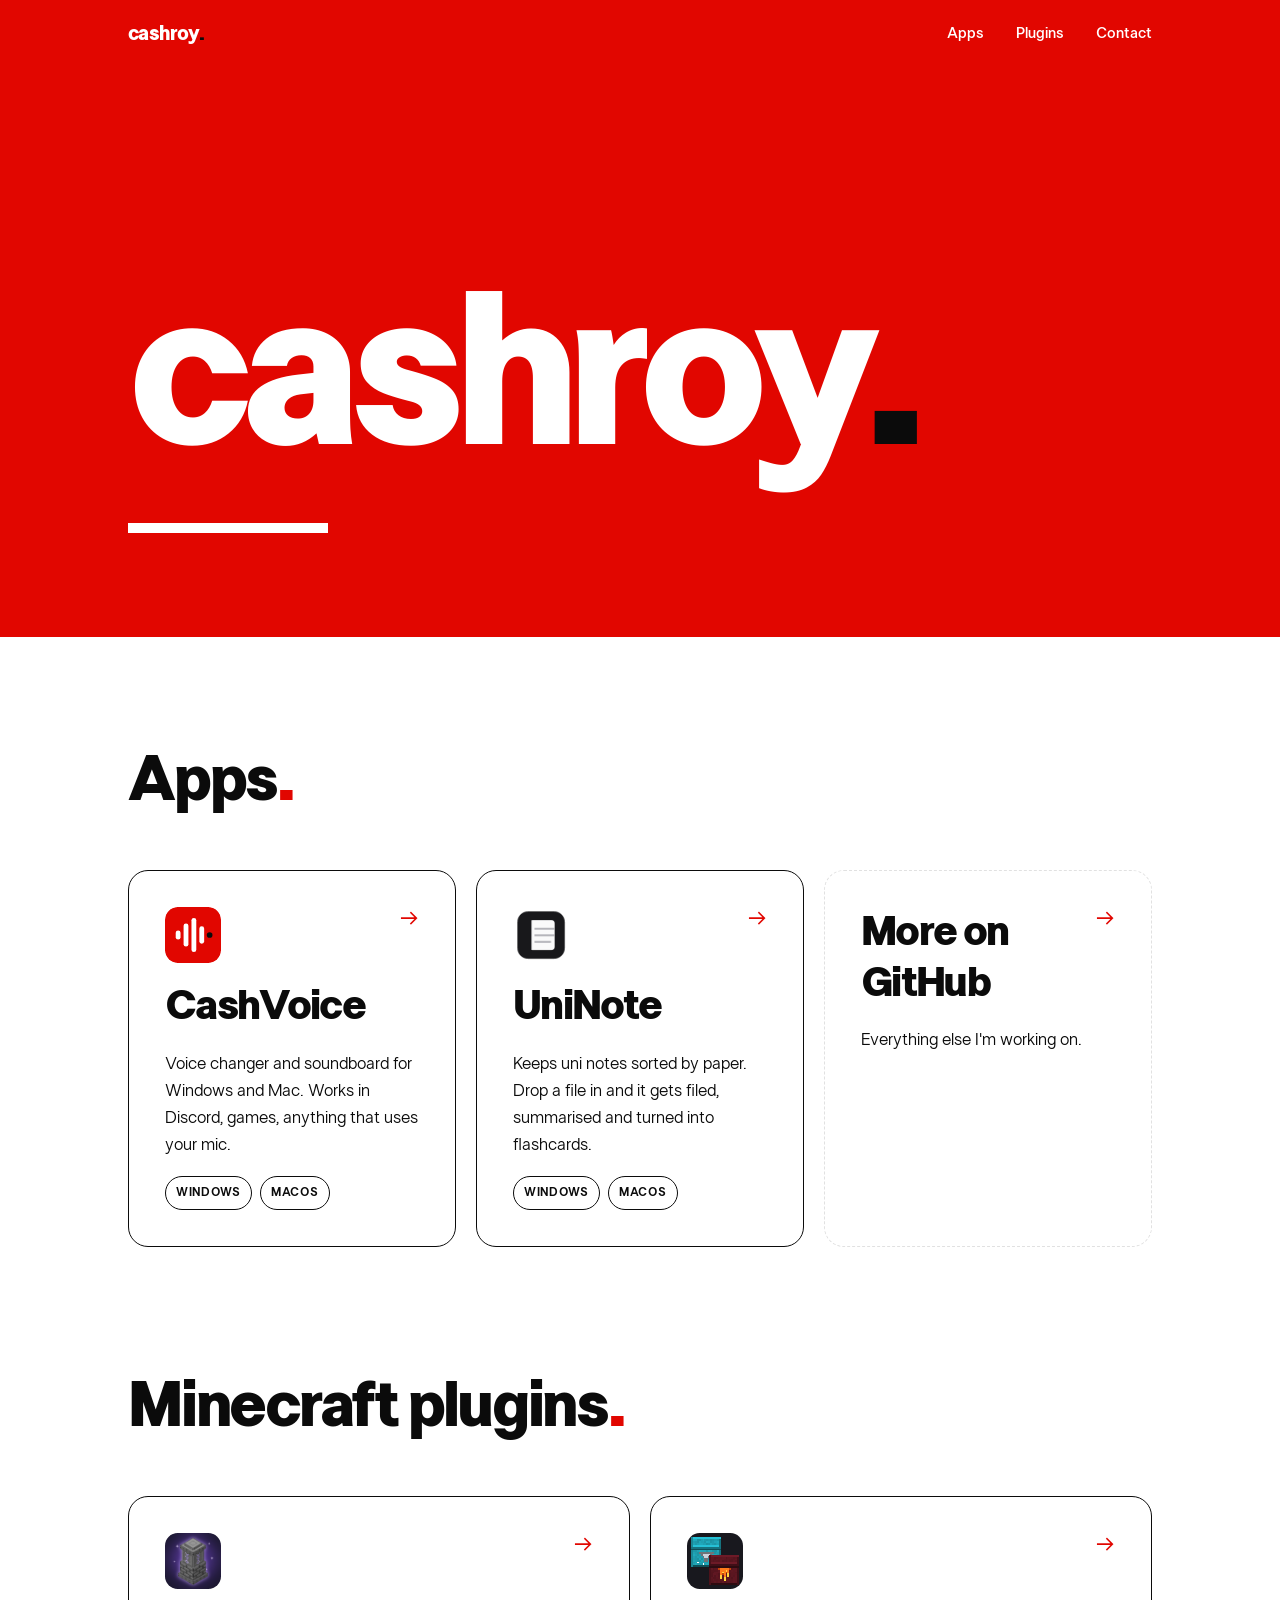
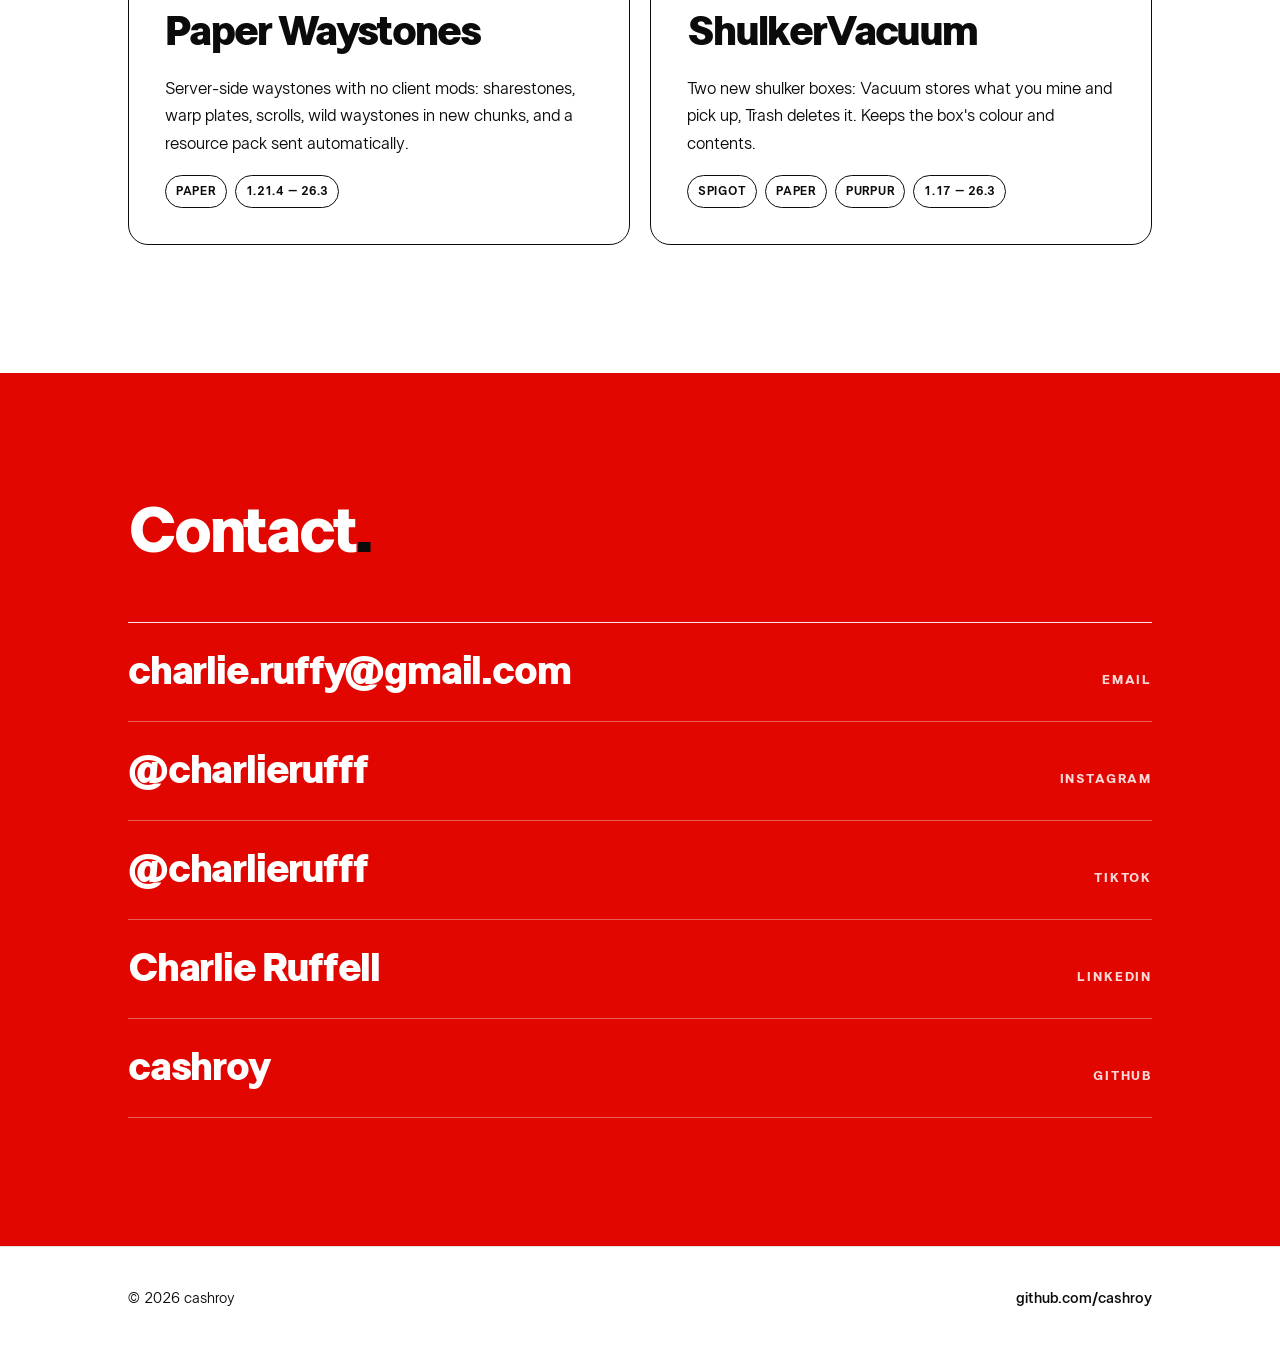
==== index.html @ e8c573f6 "Use LT Superior (SIL OFL), hosted on the site Replaces the Futura/Jost setup. Five weights (400, 600" ====
<!doctype html>
<html lang="en" class="no-js">
<head>
  <meta charset="utf-8">
  <meta name="viewport" content="width=device-width, initial-scale=1">
  <title>cashroy</title>
  <meta name="description" content="Apps and Minecraft plugins by cashroy: CashVoice, UniNote, Paper Waystones and ShulkerVacuum.">
  <meta name="theme-color" content="#e10600">
  <link rel="canonical" href="https://cashroy.github.io/">
  <meta property="og:type" content="website">
  <meta property="og:site_name" content="cashroy">
  <meta property="og:url" content="https://cashroy.github.io/">
  <meta property="og:title" content="cashroy">
  <meta property="og:description" content="Apps and Minecraft plugins by cashroy: CashVoice, UniNote, Paper Waystones and ShulkerVacuum.">
  <meta property="og:image" content="https://cashroy.github.io/og.png">
  <meta property="og:image:width" content="1200">
  <meta property="og:image:height" content="630">
  <meta property="og:image:alt" content="cashroy. Apps: CashVoice, UniNote">
  <meta name="twitter:card" content="summary_large_image">
  <link rel="icon" href="data:image/svg+xml,%3Csvg xmlns='http://www.w3.org/2000/svg' viewBox='0 0 64 64'%3E%3Ccircle cx='32' cy='32' r='26' fill='%23e10600'/%3E%3C/svg%3E">
  <link rel="preload" href="assets/fonts/LTSuperior-Black.ttf" as="font" type="font/ttf" crossorigin>
  <link rel="preload" href="assets/fonts/LTSuperior-Regular.ttf" as="font" type="font/ttf" crossorigin>
  <link rel="stylesheet" href="assets/style.css">
</head>
<body>
  <header class="nav">
    <div class="wrap">
      <a class="brand" href="./">cashroy<span class="dot">.</span></a>
      <nav class="nav-links" aria-label="Main">
        <a href="#apps">Apps</a>
        <a href="#plugins">Plugins</a>
        <a href="#contact">Contact</a>
      </nav>
    </div>
  </header>

  <main>
    <div class="hero home-hero">
      <div class="wrap">
        <h1><span class="line rise" style="--d:.08s">cashroy<span class="red">.</span></span></h1>
        <span class="underline-draw" aria-hidden="true"></span>
      </div>
    </div>

    <section id="apps" style="padding-top:0">
      <div class="wrap">
        <div class="section-head reveal">
          <h2>Apps<span class="red">.</span></h2>
        </div>

        <div class="cards">
          <a class="card reveal" href="cashvoice/">
            <span class="arrow" aria-hidden="true">→</span>
            <img class="icon" src="cashvoice/icon.svg" alt="" width="56" height="56">
            <h3>CashVoice</h3>
            <p>Voice changer and soundboard for Windows and Mac. Works in Discord, games, anything that uses your mic.</p>
            <div class="tags"><span class="tag">Windows</span><span class="tag">macOS</span></div>
          </a>

          <a class="card reveal" style="--d:.1s" href="uninote/">
            <span class="arrow" aria-hidden="true">→</span>
            <img class="icon" src="assets/uninote-icon.png" alt="" width="56" height="56">
            <h3>UniNote</h3>
            <p>Keeps uni notes sorted by paper. Drop a file in and it gets filed, summarised and turned into flashcards.</p>
            <div class="tags"><span class="tag">Windows</span><span class="tag">macOS</span></div>
          </a>

          <a class="card ghost reveal" style="--d:.2s" href="https://github.com/cashroy">
            <span class="arrow" aria-hidden="true">→</span>
            <h3>More on GitHub</h3>
            <p>Everything else I'm working on.</p>
          </a>
        </div>
      </div>
    </section>

    <section id="plugins" style="padding-top:0">
      <div class="wrap">
        <div class="section-head reveal">
          <h2>Minecraft plugins<span class="red">.</span></h2>
        </div>

        <div class="cards">
          <a class="card reveal" href="waystones/">
            <span class="arrow" aria-hidden="true">→</span>
            <img class="icon" src="waystones/icon.png" alt="" width="56" height="56">
            <h3>Paper Waystones</h3>
            <p>Server-side waystones with no client mods: sharestones, warp plates, scrolls, wild waystones in new chunks, and a resource pack sent automatically.</p>
            <div class="tags"><span class="tag">Paper</span><span class="tag">1.21.4 – 26.3</span></div>
          </a>

          <a class="card reveal" href="shulkervacuum/">
            <span class="arrow" aria-hidden="true">→</span>
            <img class="icon pixel" src="shulkervacuum/icon.png" alt="" width="56" height="56">
            <h3>ShulkerVacuum</h3>
            <p>Two new shulker boxes: Vacuum stores what you mine and pick up, Trash deletes it. Keeps the box's colour and contents.</p>
            <div class="tags"><span class="tag">Spigot</span><span class="tag">Paper</span><span class="tag">Purpur</span><span class="tag">1.17 – 26.3</span></div>
          </a>
        </div>
      </div>
    </section>

    <section class="band" id="contact">
      <div class="wrap">
        <div class="section-head reveal">
          <h2>Contact<span style="color:var(--ink)">.</span></h2>
        </div>
        <ul class="contact reveal">
          <li><a href="mailto:charlie.ruffy@gmail.com"><span class="value">charlie.ruffy@gmail.com</span><span class="label">Email</span></a></li>
          <li><a href="https://www.instagram.com/charlierufff/"><span class="value">@charlierufff</span><span class="label">Instagram</span></a></li>
          <li><a href="https://www.tiktok.com/@charlierufff"><span class="value">@charlierufff</span><span class="label">TikTok</span></a></li>
          <li><a href="https://www.linkedin.com/in/charlie-ruffell-688a11411/"><span class="value">Charlie Ruffell</span><span class="label">LinkedIn</span></a></li>
          <li><a href="https://github.com/cashroy"><span class="value">cashroy</span><span class="label">GitHub</span></a></li>
        </ul>
      </div>
    </section>
  </main>

  <footer>
    <div class="wrap">
      <span>© <span id="year">2026</span> cashroy</span>
      <a href="https://github.com/cashroy">github.com/cashroy</a>
    </div>
  </footer>
  <script src="assets/main.js"></script>
</body>
</html>
---- assets/style.css ----
/* cashroy.github.io — red, white, black. */
:root {
  --red: #e10600;
  --red-deep: #b80500;
  --ink: #0b0b0b;
  --paper: #ffffff;
  --line: rgba(11, 11, 11, 0.12);
  --soft: rgba(11, 11, 11, 0.64);
  --tint: #fff4f3;
  --max: 1120px;
  --gutter: clamp(20px, 5vw, 48px);
  --ease: cubic-bezier(.16, 1, .3, 1);        /* long, soft deceleration (expo-out) */
  --ease-io: cubic-bezier(.65, 0, .35, 1);     /* for things that move both ways */
}

/* LT Superior by LyonsType (SIL Open Font License; see fonts/LTSuperior-OFL.txt), hosted here. */
@font-face { font-family: "LT Superior"; font-weight: 400 500; font-display: swap; src: url("fonts/LTSuperior-Regular.ttf") format("truetype"); }
@font-face { font-family: "LT Superior"; font-weight: 600; font-display: swap; src: url("fonts/LTSuperior-SemiBold.ttf") format("truetype"); }
@font-face { font-family: "LT Superior"; font-weight: 700; font-display: swap; src: url("fonts/LTSuperior-Bold.ttf") format("truetype"); }
@font-face { font-family: "LT Superior"; font-weight: 800; font-display: swap; src: url("fonts/LTSuperior-ExtraBold.ttf") format("truetype"); }
@font-face { font-family: "LT Superior"; font-weight: 900; font-display: swap; src: url("fonts/LTSuperior-Black.ttf") format("truetype"); }

*, *::before, *::after { box-sizing: border-box; }
html { -webkit-text-size-adjust: 100%; scroll-behavior: smooth; }
body {
  margin: 0;
  background: var(--paper);
  color: var(--ink);
  font-family: "LT Superior", system-ui, -apple-system, "Segoe UI", Roboto, sans-serif;
  font-size: 17px;
  line-height: 1.6;
  -webkit-font-smoothing: antialiased;
  overflow-x: hidden;
}
img { max-width: 100%; display: block; }
a { color: inherit; }
::selection { background: var(--red); color: var(--paper); }
:focus-visible { outline: 3px solid var(--red); outline-offset: 3px; border-radius: 4px; }

.wrap { max-width: var(--max); margin: 0 auto; padding: 0 var(--gutter); }

/* ---- nav ---- */
.nav {
  position: sticky; top: 0; z-index: 10;
  background: rgba(255, 255, 255, 0.86);
  backdrop-filter: saturate(1.4) blur(10px);
  -webkit-backdrop-filter: saturate(1.4) blur(10px);
  border-bottom: 1px solid transparent;
  transition: border-color .3s var(--ease);
}
.nav.scrolled { border-bottom-color: var(--line); }
.nav .wrap { display: flex; align-items: center; justify-content: space-between; height: 68px; }
.brand { font-weight: 900; font-size: 20px; letter-spacing: -0.03em; text-decoration: none; }
.brand .dot { color: var(--red); }
.nav-links { display: flex; gap: clamp(16px, 3vw, 32px); }
.nav-links a {
  text-decoration: none; font-weight: 600; font-size: 15px; position: relative;
}
.nav-links a::after {
  content: ""; position: absolute; left: 0; right: 0; bottom: -4px; height: 2px;
  background: var(--red); transform: scaleX(0); transform-origin: left;
  transition: transform .35s var(--ease);
}
.nav-links a:hover::after, .nav-links a[aria-current="page"]::after { transform: scaleX(1); }

/* ---- type ---- */
.eyebrow {
  display: inline-flex; align-items: center; gap: 10px;
  font-size: 13px; font-weight: 700; letter-spacing: .14em; text-transform: uppercase;
  color: var(--red);
}
.eyebrow::before { content: ""; width: 28px; height: 2px; background: var(--red); }
h1, h2, h3 { margin: 0; letter-spacing: -0.035em; line-height: 1.02; }
h1 { font-size: clamp(48px, 11vw, 132px); font-weight: 900; }
h2 { font-size: clamp(34px, 6vw, 64px); font-weight: 900; }
h3 { font-size: 22px; font-weight: 800; letter-spacing: -0.02em; line-height: 1.2; }
.red { color: var(--red); }
.lede { font-size: clamp(19px, 2.4vw, 24px); line-height: 1.5; max-width: 34em; margin: 28px 0 0; }
.muted { color: var(--soft); }

/* ---- sections ---- */
.hero { padding: clamp(72px, 14vw, 168px) 0 clamp(64px, 10vw, 120px); position: relative; }
.hero h1 .line { display: block; }
.underline-draw {
  display: block; height: clamp(6px, 1vw, 10px); width: clamp(90px, 18vw, 200px);
  background: var(--red); margin-top: clamp(20px, 3vw, 32px);
  transform-origin: left; animation: draw 1.1s .35s var(--ease) both;
}
@keyframes draw { from { transform: scaleX(0); } to { transform: scaleX(1); } }

section { padding: clamp(64px, 10vw, 128px) 0; }
.section-head { display: flex; align-items: end; justify-content: space-between; gap: 24px; flex-wrap: wrap; margin-bottom: clamp(32px, 5vw, 56px); }
.section-head p { margin: 0; max-width: 28em; }
.band { background: var(--red); color: var(--paper); }
.band .eyebrow { color: var(--paper); }
.band .eyebrow::before { background: var(--paper); }
.band ::selection { background: var(--paper); color: var(--red); }

/* ---- project cards ---- */
.cards { display: grid; grid-template-columns: repeat(auto-fit, minmax(min(100%, 320px), 1fr)); gap: 20px; }
.card {
  position: relative; display: flex; flex-direction: column; gap: 18px;
  padding: clamp(24px, 4vw, 36px); min-height: 300px;
  border: 1.5px solid var(--ink); border-radius: 20px; text-decoration: none;
  background: var(--paper); overflow: hidden; isolation: isolate;
  transition: transform .45s var(--ease), color .45s var(--ease), border-color .45s var(--ease);
}
.card::before {
  content: ""; position: absolute; inset: 0; z-index: -1; background: var(--red);
  transform: translateY(101%); transition: transform .5s var(--ease);
}
.card:hover, .card:focus-visible { transform: translateY(-6px); color: var(--paper); border-color: var(--red); }
.card:hover::before, .card:focus-visible::before { transform: translateY(0); }
.card .num { font-size: 14px; font-weight: 800; letter-spacing: .1em; color: var(--red); transition: color .45s var(--ease); }
.card:hover .num, .card:focus-visible .num { color: var(--paper); }
.card h3 { font-size: clamp(30px, 4vw, 42px); font-weight: 900; letter-spacing: -0.04em; }
.card p { margin: 0; }
.card .tags { display: flex; flex-wrap: wrap; gap: 8px; margin-top: auto; }
.tag {
  font-size: 12px; font-weight: 700; letter-spacing: .06em; text-transform: uppercase;
  padding: 6px 10px; border: 1.5px solid currentColor; border-radius: 999px;
}
.card .arrow {
  position: absolute; top: clamp(24px, 4vw, 36px); right: clamp(24px, 4vw, 36px);
  font-size: 28px; font-weight: 400; line-height: 1; transition: transform .45s var(--ease);
}
.card:hover .arrow { transform: translate(4px, -4px) rotate(-45deg); }
.card.ghost { border-style: dashed; border-color: var(--line); }
.card.ghost:hover { border-style: solid; }
.card .icon { width: 56px; height: 56px; border-radius: 14px; }

/* ---- buttons ---- */
.btns { display: flex; flex-wrap: wrap; gap: 14px; margin-top: 40px; align-items: center; }
.btn {
  display: inline-flex; align-items: center; justify-content: center; gap: 12px;
  min-height: 56px; padding: 0 28px; border-radius: 999px;
  font: inherit; font-weight: 800; font-size: 17px; letter-spacing: -0.01em; text-decoration: none;
  border: 2px solid var(--ink); background: var(--paper); color: var(--ink); cursor: pointer;
  transition: background .3s var(--ease), color .3s var(--ease), border-color .3s var(--ease), transform .3s var(--ease);
}
.btn:hover { background: var(--ink); color: var(--paper); }
.btn:active { transform: scale(.97); }
.btn.primary { background: var(--red); border-color: var(--red); color: var(--paper); }
.btn.primary:hover { background: var(--ink); border-color: var(--ink); }
.btn.big { min-height: 72px; padding: 0 40px; font-size: 20px; }
.btn svg { width: 20px; height: 20px; flex: none; transition: transform .3s var(--ease); }
.btn:hover svg.down { transform: translateY(3px); }
.btn.soon { cursor: default; opacity: .75; pointer-events: none; }
.btn small { font-weight: 600; opacity: .8; font-size: 14px; }
.fineprint { font-size: 14px; margin-top: 18px; }

/* ---- features ---- */
.features { display: grid; grid-template-columns: repeat(auto-fit, minmax(min(100%, 280px), 1fr)); border-top: 1.5px solid var(--ink); }
.feature { padding: 32px 28px 36px 0; border-bottom: 1px solid var(--line); }
.feature .k { font-size: 13px; font-weight: 800; color: var(--red); letter-spacing: .1em; }
.feature h3 { margin: 10px 0 10px; }
.feature p { margin: 0; color: var(--soft); }
kbd {
  font: 700 0.85em/1 "LT Superior", system-ui, sans-serif; padding: 3px 7px;
  border: 1.5px solid currentColor; border-radius: 6px; white-space: nowrap;
}

/* ---- screenshots placeholder ---- */
.shots { display: grid; grid-template-columns: 2fr 1fr; gap: 20px; }
.shot {
  aspect-ratio: 16 / 10; border: 1.5px dashed rgba(255,255,255,.7); border-radius: 20px;
  display: grid; place-items: center; text-align: center; padding: 20px;
  font-weight: 700; color: rgba(255,255,255,.9); position: relative; overflow: hidden;
}
.shot:nth-child(2) { aspect-ratio: auto; }
.shot::after {
  content: ""; position: absolute; inset: 0;
  background: linear-gradient(110deg, transparent 30%, rgba(255,255,255,.14) 50%, transparent 70%);
  transform: translateX(-100%); animation: sheen 3.2s 1s ease-in-out infinite;
}
@keyframes sheen { to { transform: translateX(100%); } }

.shots:has(.shot-img) { grid-template-columns: repeat(3, 1fr); align-items: start; }
.shot-img { margin: 0; }
.shot-img img {
  width: 100%; height: auto; border-radius: 14px; background: var(--paper);
  box-shadow: 0 0 0 4px var(--paper), 0 30px 60px -28px rgba(60, 0, 0, .7);
  transition: transform .5s var(--ease);
}
.shot-img:hover img { transform: translateY(-6px); }
.shot-img figcaption { margin-top: 16px; font-weight: 800; font-size: 15px; }
@media (max-width: 900px) { .shots:has(.shot-img) { grid-template-columns: 1fr; gap: 36px; } }

/* ---- steps ---- */
.steps { list-style: none; margin: 0; padding: 0; display: grid; grid-template-columns: repeat(auto-fit, minmax(min(100%, 230px), 1fr)); gap: 20px; counter-reset: s; }
.steps li {
  counter-increment: s; padding: 28px; border-radius: 20px; background: var(--tint);
  position: relative;
}
.steps li::before {
  content: counter(s); display: grid; place-items: center; width: 44px; height: 44px; border-radius: 50%;
  background: var(--red); color: var(--paper); font-weight: 900; font-size: 18px; margin-bottom: 18px;
}
.steps h3 { margin-bottom: 8px; }
.steps p { margin: 0; color: var(--soft); }
.callout { margin-top: 28px; padding: 20px 24px; border-left: 4px solid var(--red); background: var(--tint); border-radius: 0 12px 12px 0; }
.callout p { margin: 0; }

/* ---- product hero ---- */
.product-hero .top { display: flex; align-items: center; gap: 20px; margin-bottom: 28px; }
.product-hero .app-icon { width: clamp(64px, 10vw, 96px); height: auto; border-radius: 22%; box-shadow: 0 16px 40px -18px rgba(225, 6, 0, .55); }
.version { font-weight: 700; font-size: 14px; }

/* ---- red-forward chrome: nav + heroes sit on red ---- */
.nav { background: var(--red); color: var(--paper); backdrop-filter: none; -webkit-backdrop-filter: none; }
.nav.scrolled { border-bottom-color: transparent; box-shadow: 0 6px 24px -14px rgba(120, 0, 0, .6); }
.brand .dot { color: var(--ink); }
.nav-links a::after { background: var(--paper); }
.nav ::selection, .hero ::selection { background: var(--paper); color: var(--red); }

.hero { background: var(--red); color: var(--paper); margin-bottom: clamp(56px, 9vw, 112px); }
.hero .red { color: var(--ink); }
.hero .eyebrow { color: var(--paper); }
.hero .eyebrow::before { background: var(--paper); }
.hero .underline-draw { background: var(--paper); }
.hero .muted, .hero .fineprint { color: rgba(255, 255, 255, .86); }
.hero .btn { background: transparent; color: var(--paper); border-color: var(--paper); }
.hero .btn:hover { background: var(--paper); color: var(--red); }
.hero .btn.primary { background: var(--paper); color: var(--red); border-color: var(--paper); }
.hero .btn.primary:hover { background: var(--ink); color: var(--paper); border-color: var(--ink); }
.product-hero .app-icon { border-radius: 22.6%; box-shadow: 0 0 0 3px var(--paper), 0 18px 40px -16px rgba(60, 0, 0, .55); }
.card .icon { border-radius: 22.6%; transition: box-shadow .45s var(--ease); }
.card:hover .icon, .card:focus-visible .icon { box-shadow: 0 0 0 2px var(--paper); }
.home-hero { padding: clamp(80px, 16vw, 200px) 0 clamp(56px, 9vw, 104px); }
.home-hero h1 { font-size: clamp(64px, 17vw, 220px); letter-spacing: -0.05em; }

.card .arrow { color: var(--red); }
.card:hover .arrow, .card:focus-visible .arrow { color: var(--paper); }

/* ---- contact ---- */
.contact { margin: 0; padding: 0; list-style: none; border-top: 1.5px solid rgba(255,255,255,.9); }
.contact li { border-bottom: 1px solid rgba(255,255,255,.35); }
.contact a {
  display: flex; align-items: baseline; justify-content: space-between; gap: 16px; flex-wrap: wrap;
  padding: clamp(18px, 3vw, 26px) 0; text-decoration: none;
  transition: padding .35s var(--ease);
}
.contact a:hover { padding-left: 14px; }
.contact .label { font-size: 13px; font-weight: 800; letter-spacing: .14em; text-transform: uppercase; opacity: .85; }
.contact .value { font-size: clamp(22px, 4vw, 40px); font-weight: 900; letter-spacing: -0.03em; line-height: 1.15; word-break: break-word; }
.contact a:hover .value { text-decoration: underline; text-decoration-thickness: 3px; text-underline-offset: 6px; }
.band + footer { border-top: 0; }

/* ---- footer ---- */
footer { border-top: 1px solid var(--line); padding: 40px 0 56px; font-size: 15px; }
footer .wrap { display: flex; justify-content: space-between; gap: 16px; flex-wrap: wrap; }
footer a { text-decoration: none; font-weight: 600; }
footer a:hover { color: var(--red); }

/* ---- reveal on scroll ---- */
.reveal {
  opacity: 0; transform: translateY(32px); filter: blur(6px);
  transition: opacity 1.1s var(--ease), transform 1.3s var(--ease), filter 1.1s var(--ease);
  transition-delay: var(--d, 0s);
}
.reveal.in { opacity: 1; transform: none; filter: none; }
.no-js .reveal { opacity: 1; transform: none; }

.hero .rise { display: block; animation: rise 1s var(--ease) both; animation-delay: var(--d, 0s); }
@keyframes rise { from { opacity: 0; transform: translateY(0.45em); filter: blur(8px); } to { opacity: 1; transform: none; filter: none; } }
.hero .rise { animation-duration: 1.3s; }

/* The icon row animates in like the rest of the hero, but must stay a row. */
.product-hero .top.rise { display: flex; }
.phone-note, .swipe-hint { display: none; }
.shot-img a { display: block; border-radius: 14px; }

@media (max-width: 720px) {
  body { font-size: 16px; }
  section { padding: 56px 0; }
  .shots { grid-template-columns: 1fr; }
  .shot:nth-child(2) { aspect-ratio: 16 / 10; }
  .btn, .btn.big { width: 100%; white-space: nowrap; }
  .btn.big { min-height: 64px; padding: 0 20px; font-size: 18px; }
  .btns { margin-top: 28px; gap: 10px; }
  .card { min-height: 0; }

  /* hero */
  .hero { padding: 44px 0 52px; margin-bottom: 48px; }
  .home-hero { padding: 72px 0 56px; }
  .product-hero .top { gap: 16px; margin-bottom: 22px; }
  .product-hero .app-icon { width: 60px; }
  .product-hero .eyebrow { font-size: 12px; letter-spacing: .1em; line-height: 1.5; }
  .product-hero .eyebrow::before { display: none; }
  .lede { margin-top: 20px; }
  .fineprint { margin-top: 14px; }
  .phone-note {
    display: block; margin: 18px 0 0; padding: 12px 16px; border-radius: 12px;
    background: rgba(255, 255, 255, .14); font-size: 14px; font-weight: 600;
  }

  /* features: tighter list */
  .feature { padding: 20px 0 22px; }
  .feature h3 { margin: 0 0 4px; font-size: 19px; }

  /* screenshots: swipeable, nearly full width, tap to open full size */
  .shots:has(.shot-img) {
    display: flex; gap: 14px; overflow-x: auto; scroll-snap-type: x mandatory;
    margin: 0 calc(-1 * var(--gutter)); padding: 4px var(--gutter) 16px;
    scroll-padding: 0 var(--gutter); scrollbar-width: none; -webkit-overflow-scrolling: touch;
  }
  .shots:has(.shot-img)::-webkit-scrollbar { display: none; }
  .shot-img { flex: 0 0 88%; scroll-snap-align: start; }
  .shot-img:hover img { transform: none; }
  .shot-img figcaption { margin-top: 12px; }
  .swipe-hint { display: block; margin: 6px 0 0; font-size: 13px; font-weight: 700; opacity: .85; }

  /* setup steps: number beside the heading instead of above it */
  .steps { gap: 12px; }
  .steps li { display: grid; grid-template-columns: 40px 1fr; column-gap: 16px; padding: 20px; }
  .steps li::before { grid-row: span 2; width: 40px; height: 40px; font-size: 17px; margin: 0; }
  .steps h3 { margin: 6px 0 4px; }
  .callout { padding: 16px 18px; }

  footer { padding: 32px 0 40px; }
}

@media (prefers-reduced-motion: reduce) {
  :root:not(.force-motion) *, :root:not(.force-motion) *::before, :root:not(.force-motion) *::after { animation: none !important; transition: none !important; }
  :root:not(.force-motion) .reveal { opacity: 1; transform: none; }
  :root:not(.force-motion) { scroll-behavior: auto; }
}

/* setup: one block per platform */
.setup-os { font-size: clamp(22px, 3vw, 28px); font-weight: 900; margin: 0 0 18px; }
.callout + .setup-os { margin-top: clamp(40px, 6vw, 64px); }
.fineprint a { color: inherit; }
code { font: 600 0.9em/1 ui-monospace, "SF Mono", Consolas, monospace; padding: 2px 6px; border-radius: 6px; background: rgba(11, 11, 11, .06); }

/* plugin pages */
.pixel { image-rendering: pixelated; }
.shots.plugin-shots:has(.shot-img) { grid-template-columns: repeat(2, 1fr); }
.plugin-shots .shot-img.wide { grid-column: 1 / -1; }
@media (max-width: 900px) { .shots.plugin-shots:has(.shot-img) { grid-template-columns: 1fr; } }

/* ---- smoother motion ---------------------------------------------------------------- */
/* The page settles in on load. */
body { animation: page-in .8s var(--ease) both; }
@keyframes page-in { from { opacity: 0; } }

/* Cards: slower, softer lift with a shadow that grows with it. */
.card { transition: opacity 1.1s var(--ease) var(--d, 0s), filter 1.1s var(--ease) var(--d, 0s),
                    transform .8s var(--ease), color .6s var(--ease), border-color .6s var(--ease), box-shadow .8s var(--ease); }
.card::before { transition: transform .75s var(--ease); }
.card:hover, .card:focus-visible { box-shadow: 0 28px 60px -32px rgba(120, 0, 0, .55); }
.card .arrow { transition: transform .7s var(--ease), color .6s var(--ease); }
.card .icon { transition: transform .8s var(--ease), box-shadow .6s var(--ease); }
.card:hover .icon, .card:focus-visible .icon { transform: translateY(-3px) scale(1.04); }

/* Buttons: lift a touch on hover, press in on click. */
.btn { transition: background .45s var(--ease), color .45s var(--ease), border-color .45s var(--ease),
                   transform .5s var(--ease), box-shadow .5s var(--ease); }
.btn:hover { transform: translateY(-2px); box-shadow: 0 14px 30px -18px rgba(11, 11, 11, .55); }
.btn:active { transform: translateY(0) scale(.97); transition-duration: .12s; }
.btn svg { transition: transform .6s var(--ease); }

/* Nav links: underline glides in from the left and out to the right. */
.nav-links a::after { transition: transform .6s var(--ease); transform-origin: right; }
.nav-links a:hover::after { transform-origin: left; }

/* Contact rows and screenshots move more gently. */
.contact a { transition: padding .7s var(--ease); }
.shot-img img { transition: transform .9s var(--ease), opacity .9s var(--ease); }

/* Images fade in once they've loaded (main.js adds .loaded). */
.js-fade { opacity: 0; transition: opacity .9s var(--ease); }
.js-fade.loaded, .no-js .js-fade { opacity: 1; }

@media (prefers-reduced-motion: reduce) {
  :root:not(.force-motion) body { animation: none; }
  :root:not(.force-motion) .reveal { filter: none; }
  :root:not(.force-motion) .js-fade { opacity: 1; }
}
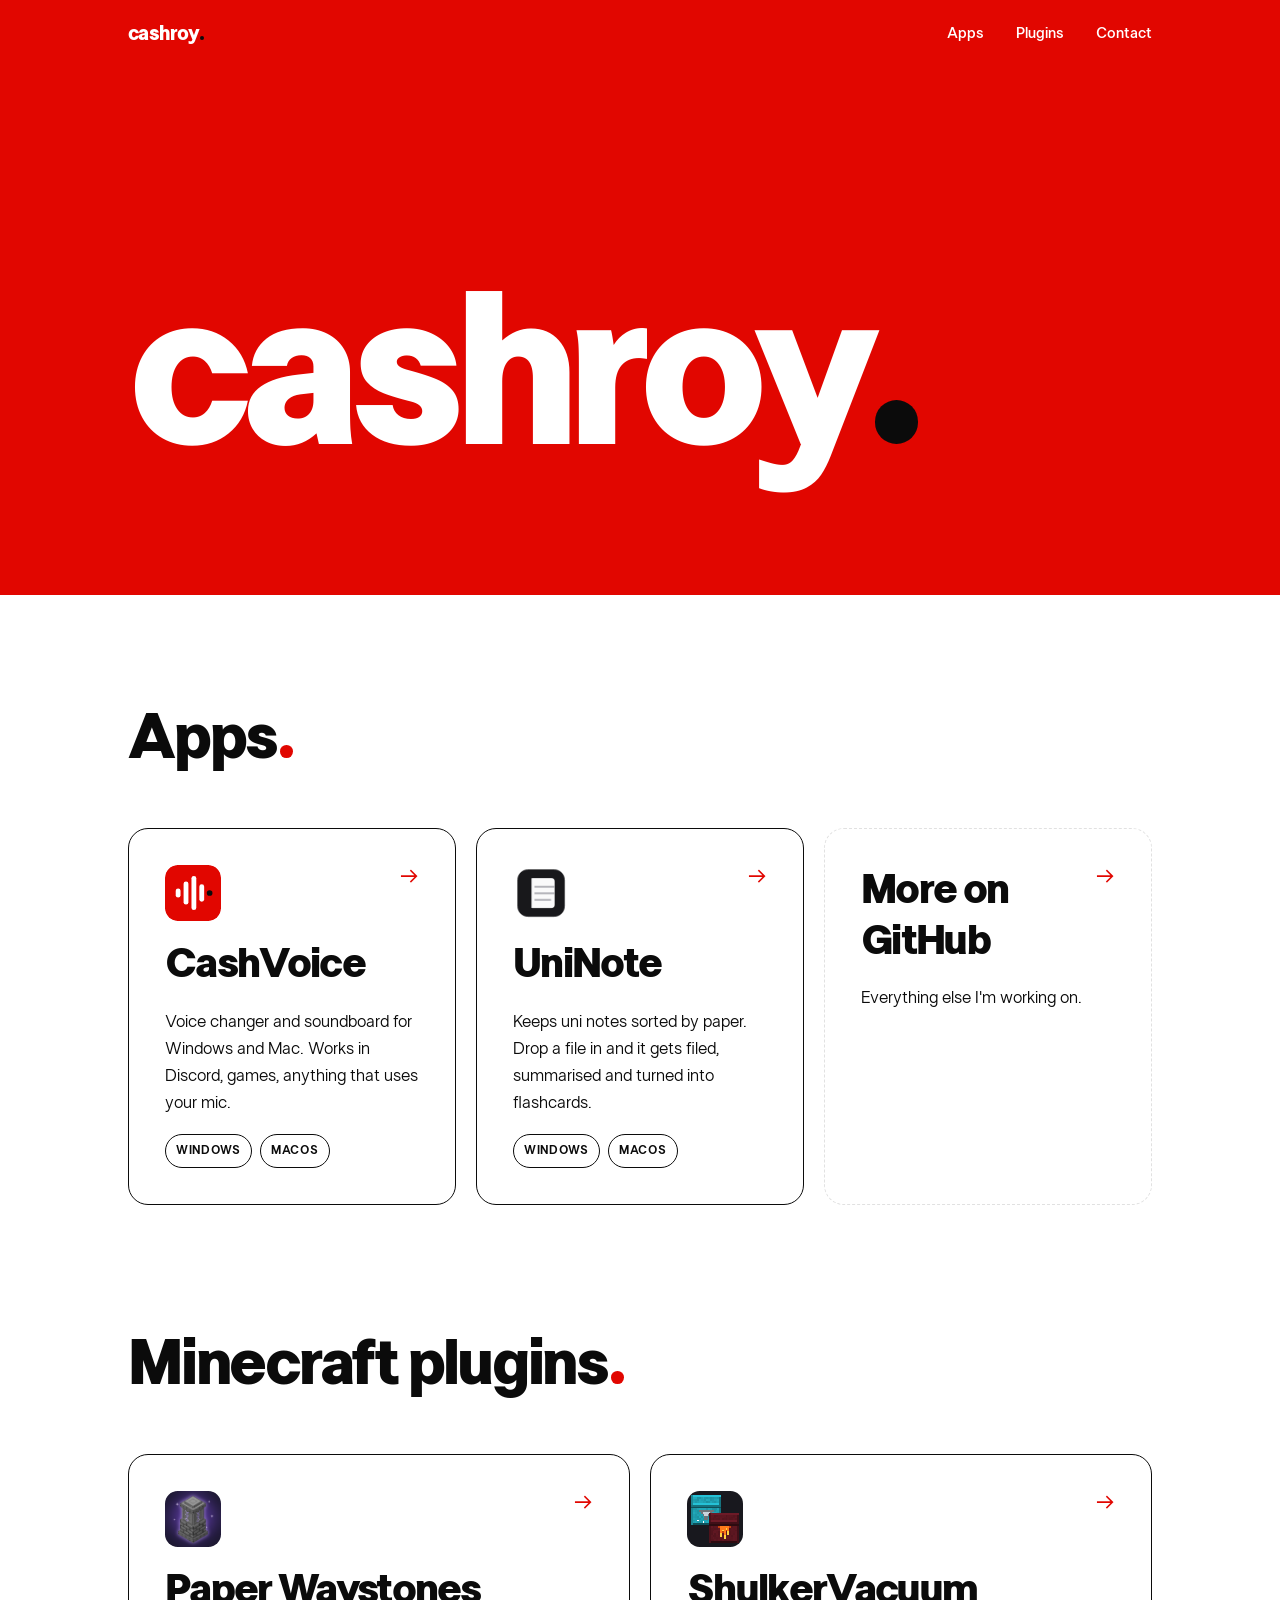
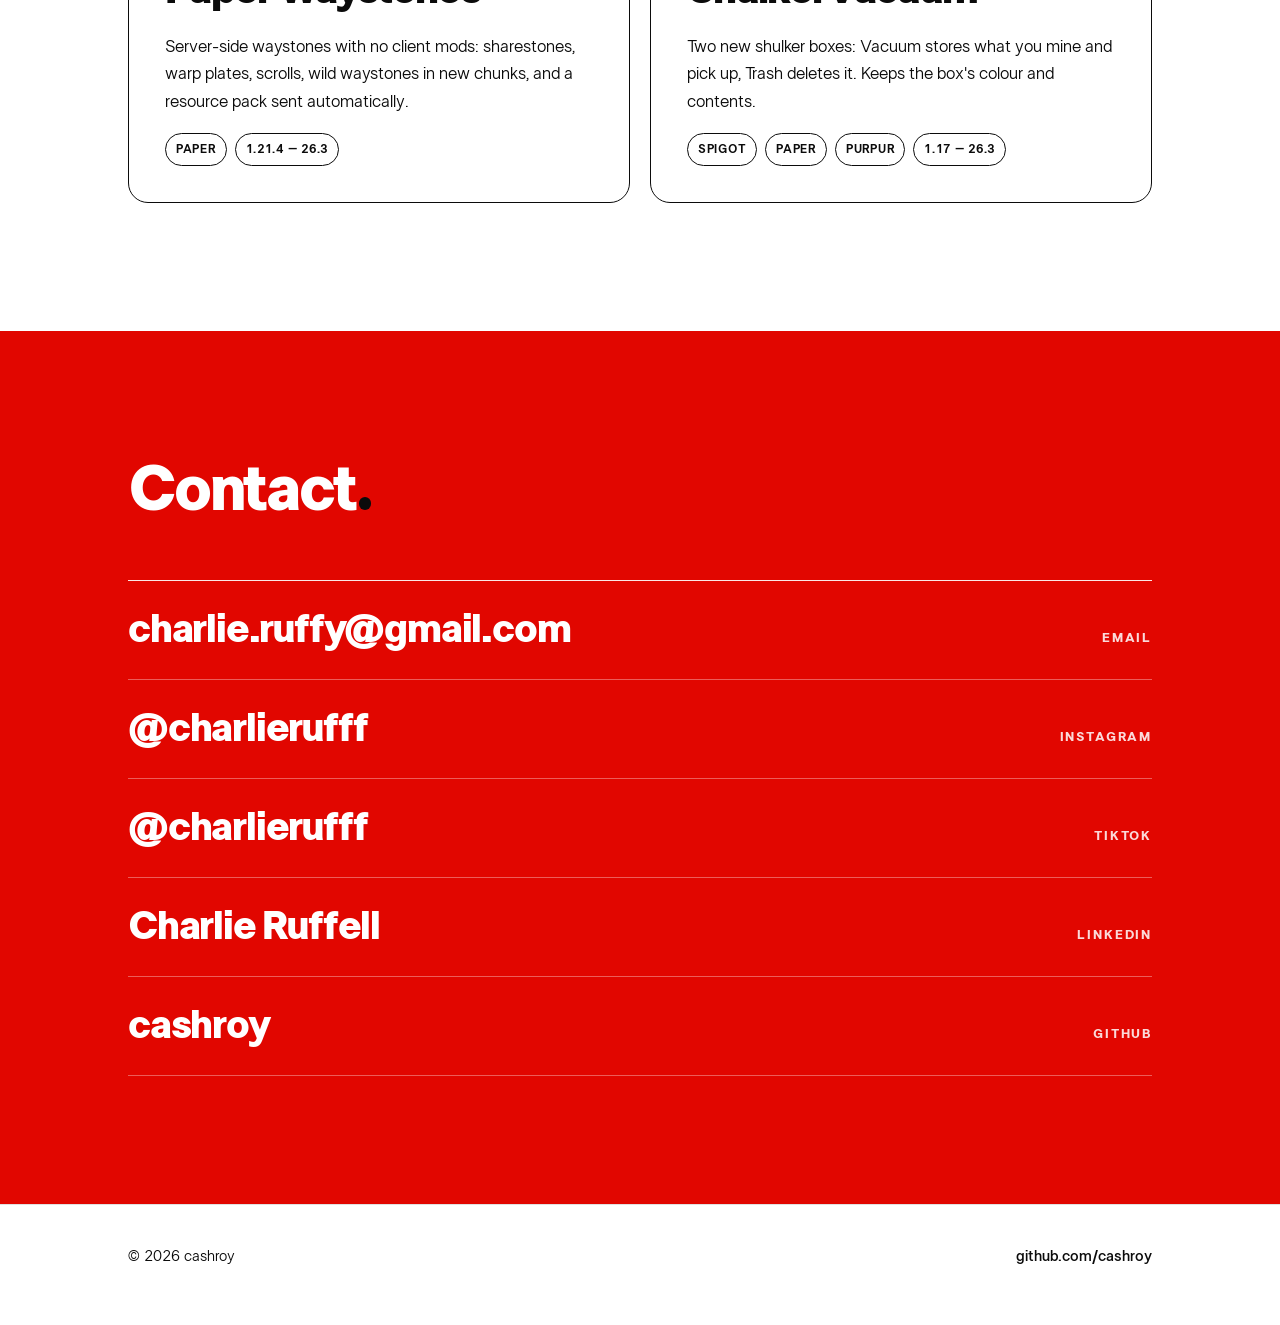
==== commit d8c4b994: "Round full stops, fades even with reduced motion, no line under the home logo - The "." after the lo" ====
--- a/index.html
+++ b/index.html
@@ -38,7 +38,6 @@
     <div class="hero home-hero">
       <div class="wrap">
         <h1><span class="line rise" style="--d:.08s">cashroy<span class="red">.</span></span></h1>
-        <span class="underline-draw" aria-hidden="true"></span>
       </div>
     </div>
 
--- a/assets/style.css
+++ b/assets/style.css
@@ -320,11 +320,20 @@
   footer { padding: 32px 0 40px; }
 }
 
+/* Reduced motion: nothing slides, scales or blurs, but things still fade in smoothly
+   (fades aren't "motion", so this stays comfortable for people who asked for less of it). */
 @media (prefers-reduced-motion: reduce) {
-  :root:not(.force-motion) *, :root:not(.force-motion) *::before, :root:not(.force-motion) *::after { animation: none !important; transition: none !important; }
-  :root:not(.force-motion) .reveal { opacity: 1; transform: none; }
   :root:not(.force-motion) { scroll-behavior: auto; }
-}
+  :root:not(.force-motion) .reveal { transform: none; filter: none;
+    transition: opacity 1.1s var(--ease) var(--d, 0s), color .5s ease, background .5s ease, border-color .5s ease; }
+  :root:not(.force-motion) .hero .rise { animation-name: fade-in; }
+  :root:not(.force-motion) .underline-draw { animation-name: fade-in; }
+  :root:not(.force-motion) .card:hover, :root:not(.force-motion) .card:focus-visible,
+  :root:not(.force-motion) .btn:hover, :root:not(.force-motion) .shot-img:hover img,
+  :root:not(.force-motion) .card:hover .icon, :root:not(.force-motion) .card:hover .arrow { transform: none; }
+  :root:not(.force-motion) .card::before { transition: transform .01s; }
+}
+@keyframes fade-in { from { opacity: 0; } to { opacity: 1; } }
 
 /* setup: one block per platform */
 .setup-os { font-size: clamp(22px, 3vw, 28px); font-weight: 900; margin: 0 0 18px; }
@@ -371,8 +380,12 @@
 .js-fade { opacity: 0; transition: opacity .9s var(--ease); }
 .js-fade.loaded, .no-js .js-fade { opacity: 1; }
 
-@media (prefers-reduced-motion: reduce) {
-  :root:not(.force-motion) body { animation: none; }
-  :root:not(.force-motion) .reveal { filter: none; }
-  :root:not(.force-motion) .js-fade { opacity: 1; }
-}
+
+
+/* Round full stops after the logo and headings (LT Superior's own "." is square). The "." stays
+   in the text for screen readers and copy-paste; it's drawn as a circle in its own colour. */
+.brand .dot, h1 .red, h2 > span:last-child {
+  display: inline-block; width: .2em; height: .2em; margin-left: .05em;
+  border-radius: 50%; background: currentColor;
+  text-indent: 100%; overflow: hidden; white-space: nowrap; vertical-align: baseline;
+}
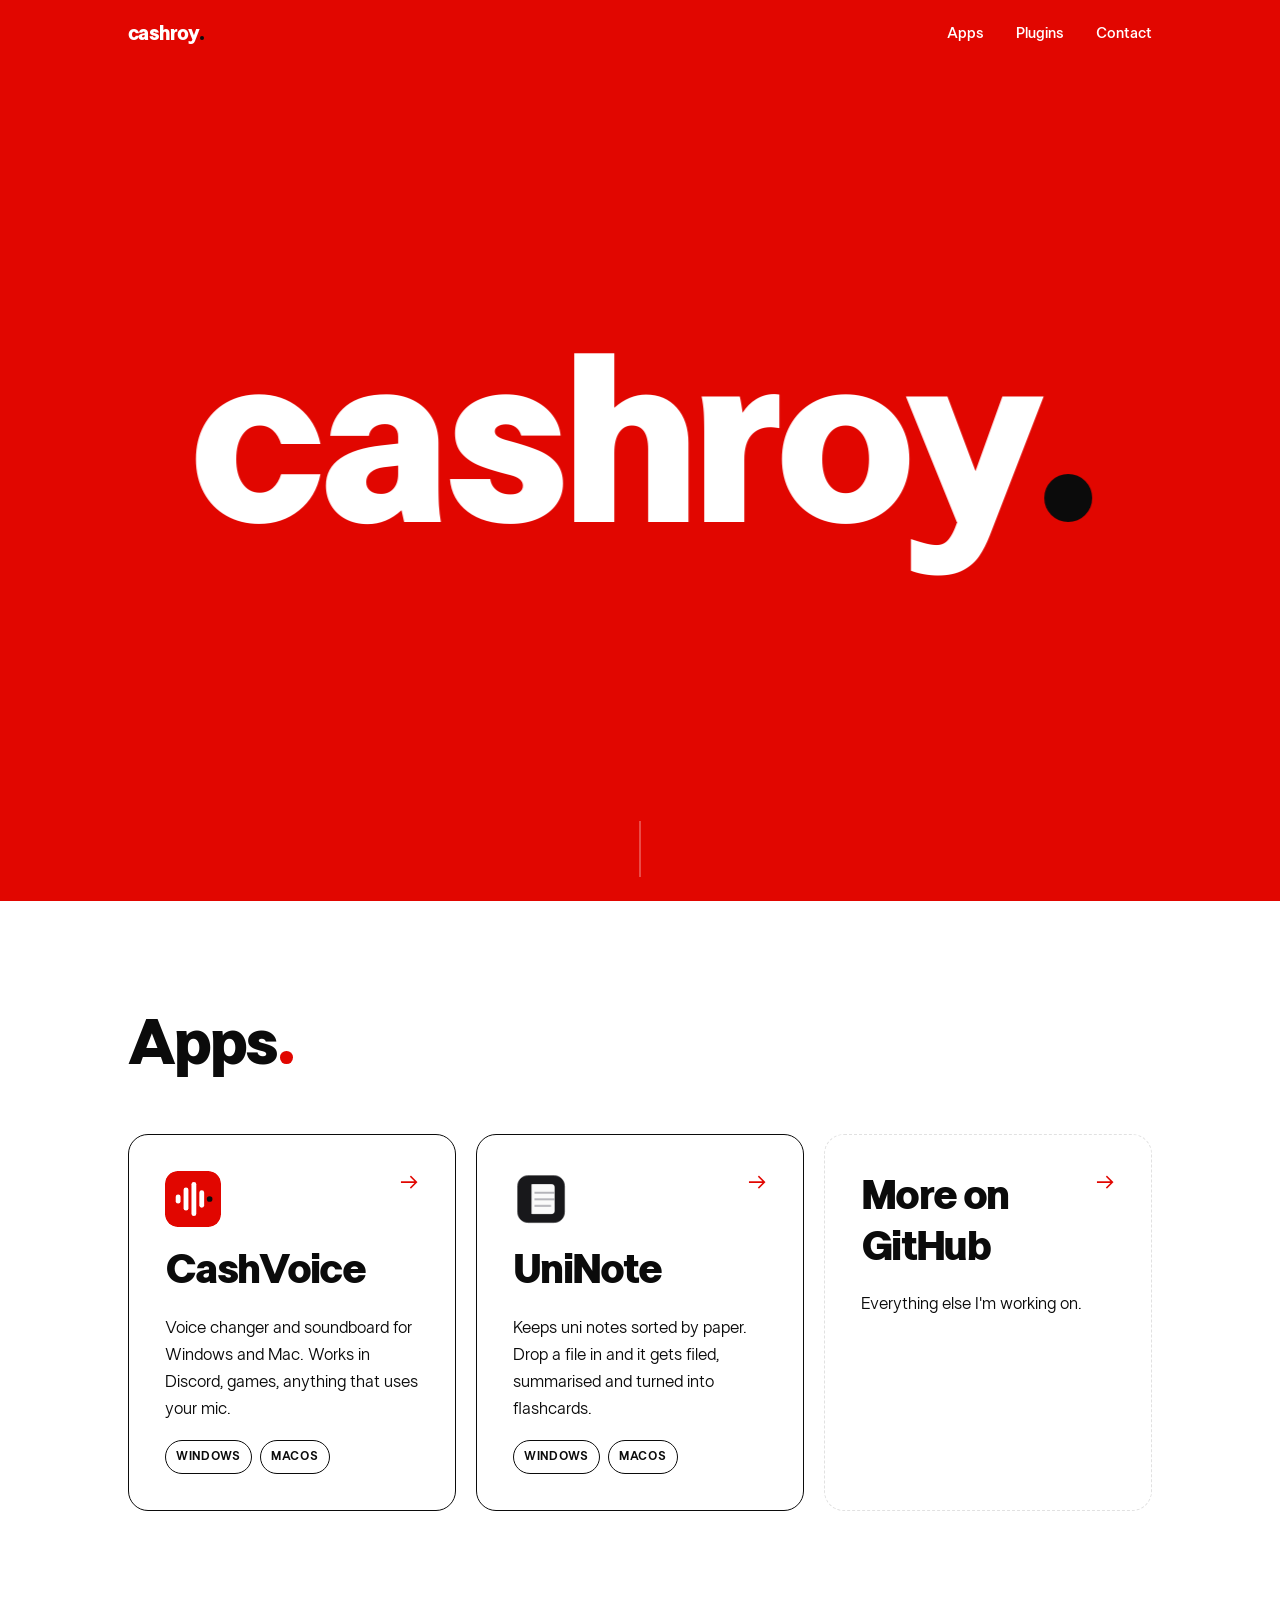
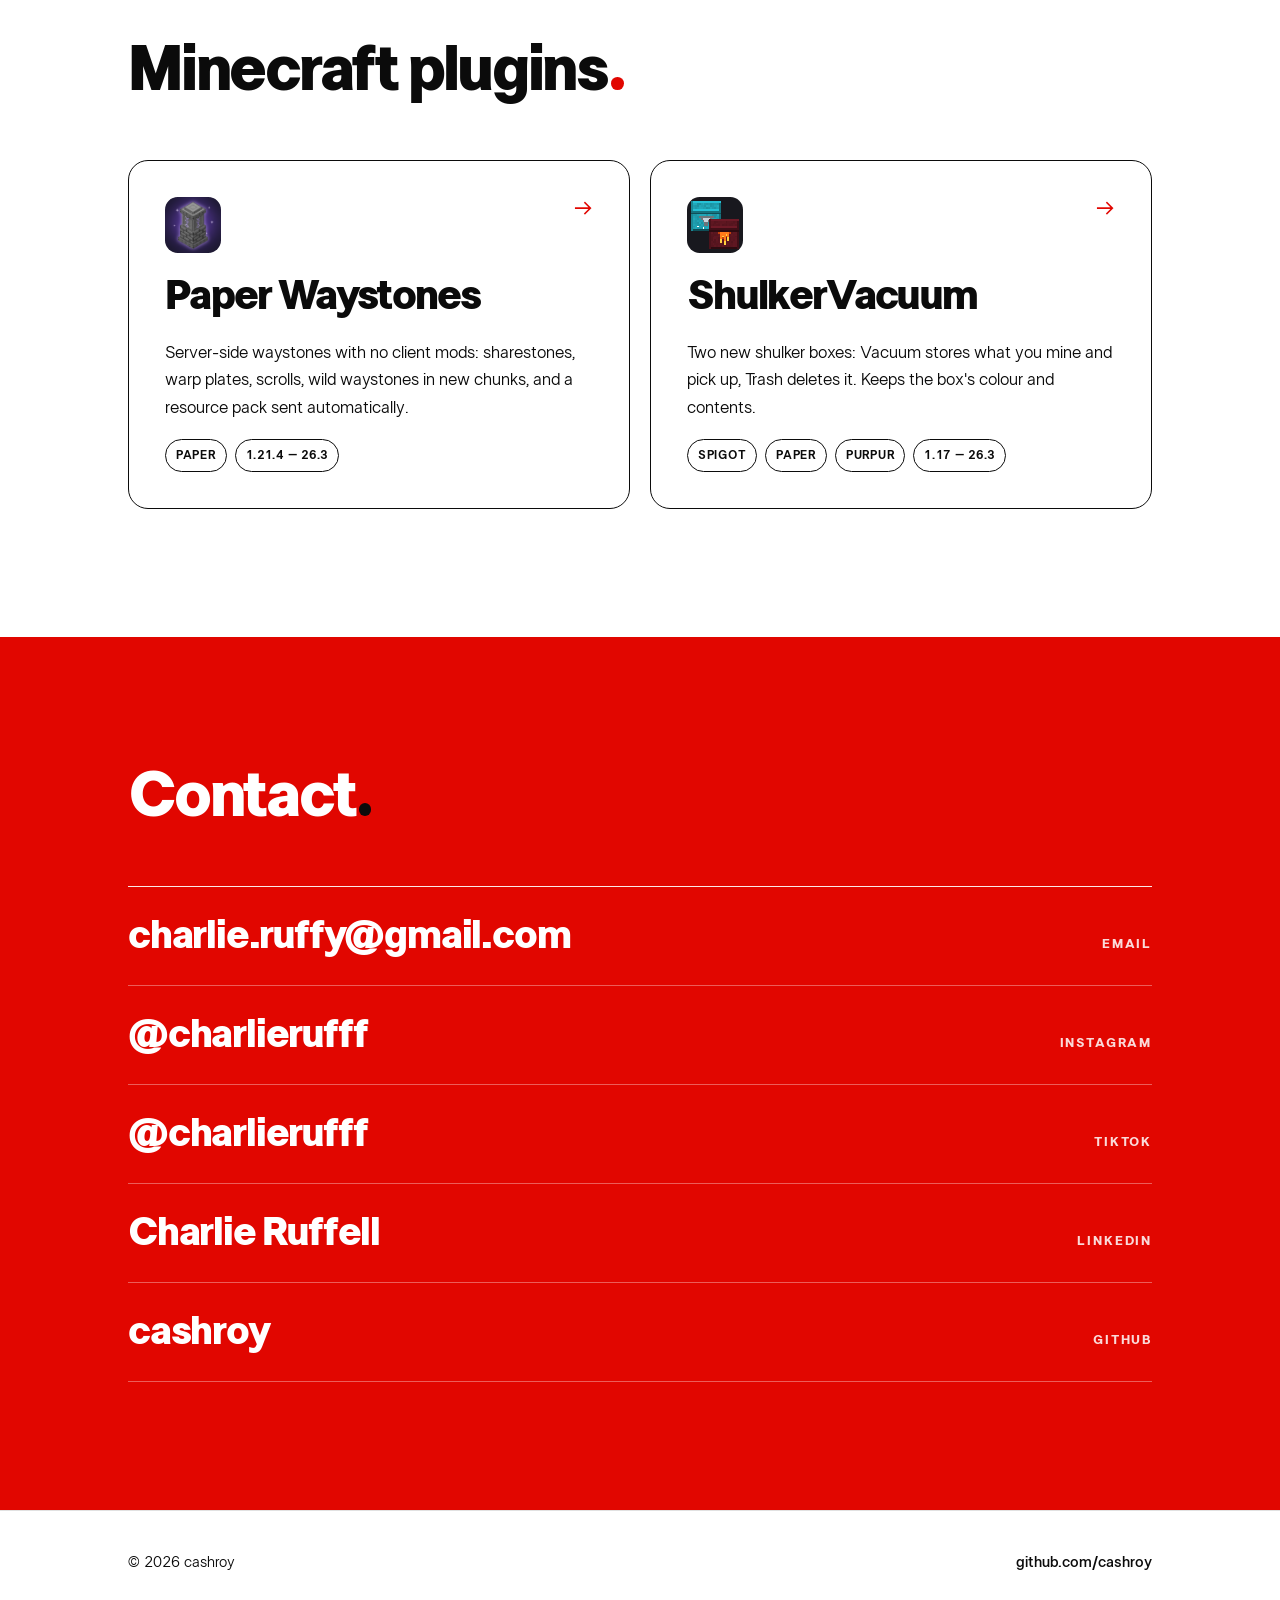
==== commit 8ab3724f: "Home: full-screen logo that glides into the header - The first screen is just "cashroy." (sized by s" ====
--- a/index.html
+++ b/index.html
@@ -21,6 +21,12 @@
   <link rel="preload" href="assets/fonts/LTSuperior-Black.ttf" as="font" type="font/ttf" crossorigin>
   <link rel="preload" href="assets/fonts/LTSuperior-Regular.ttf" as="font" type="font/ttf" crossorigin>
   <link rel="stylesheet" href="assets/style.css">
+  <!-- Set before first paint so the header logo never flashes before the landing logo takes over. -->
+  <script>
+    document.documentElement.classList.add("js-intro");
+    // If main.js never runs (blocked/failed), fall back to the plain static layout.
+    setTimeout(function () { if (!window.cvIntro) document.documentElement.classList.remove("js-intro"); }, 4000);
+  </script>
 </head>
 <body>
   <header class="nav">
@@ -35,10 +41,11 @@
   </header>
 
   <main>
-    <div class="hero home-hero">
-      <div class="wrap">
-        <h1><span class="line rise" style="--d:.08s">cashroy<span class="red">.</span></span></h1>
-      </div>
+    <!-- Landing: the first screen is just the logo. As you scroll it glides into the header
+         (main.js); without JavaScript it simply sits in the middle of this screen. -->
+    <div class="hero intro">
+      <h1 class="mega" id="mega"><span class="mega-in">cashroy<span class="dot">.</span></span></h1>
+      <a class="intro-cue" href="#apps" aria-label="Scroll down to the apps"><span></span></a>
     </div>
 
     <section id="apps" style="padding-top:0">
--- a/assets/style.css
+++ b/assets/style.css
@@ -384,8 +384,66 @@
 
 /* Round full stops after the logo and headings (LT Superior's own "." is square). The "." stays
    in the text for screen readers and copy-paste; it's drawn as a circle in its own colour. */
-.brand .dot, h1 .red, h2 > span:last-child {
+.brand .dot, .mega .dot, h1 .red, h2 > span:last-child {
   display: inline-block; width: .2em; height: .2em; margin-left: .05em;
   border-radius: 50%; background: currentColor;
   text-indent: 100%; overflow: hidden; white-space: nowrap; vertical-align: baseline;
 }
+
+/* =====================================================================================
+   Landing (home): the first screen is just the logo; it glides into the header on scroll.
+   ===================================================================================== */
+.intro {
+  position: relative; padding: 0;
+  min-height: calc(100vh - 68px);
+  min-height: calc(100svh - 68px);        /* svh: the screen without mobile browser bars */
+  display: grid; place-items: center;
+}
+/* Same weight, tracking and round dot as the header logo, so the hand-over is seamless.
+   Sized by width and height, so it also fits phones held sideways. */
+.mega {
+  margin: 0; color: var(--paper); font-weight: 900; letter-spacing: -0.03em;
+  line-height: 1; white-space: nowrap;
+  font-size: min(clamp(60px, 19vw, 240px), 30vh);
+  font-size: min(clamp(60px, 19vw, 240px), 30svh);
+  transform: translateY(-34px);            /* centred on the whole screen, header included */
+}
+.mega .dot { color: var(--ink); }
+.mega-in { display: inline-block; animation: mega-in 1.4s var(--ease) .1s both; }
+@keyframes mega-in { from { opacity: 0; transform: translateY(.16em); filter: blur(10px); } }
+
+/* With JavaScript (class set in <head>): the logo is pinned to the screen and main.js moves
+   it onto the header logo; the header logo and links stay hidden until it arrives. */
+.js-intro .mega {
+  position: fixed; left: 50%; top: 50%; z-index: 20; pointer-events: none;
+  transform: translate(-50%, -50%); transform-origin: 50% 50%; will-change: transform, opacity;
+}
+.js-intro .nav .brand { visibility: hidden; }
+.js-intro.intro-done .nav .brand { visibility: visible; }
+.js-intro.intro-done .mega { visibility: hidden; }
+.js-intro .nav-links { opacity: var(--links, 0); transform: translateY(calc((1 - var(--links, 0)) * -6px)); }
+.js-intro:not(.links-on) .nav-links { pointer-events: none; }
+.js-intro.nav-focus .nav-links { opacity: 1; transform: none; pointer-events: auto; }
+.js-intro:not(.intro-done) .nav { box-shadow: none; }
+
+/* A quiet hint to scroll. */
+.intro-cue {
+  position: absolute; left: 50%; bottom: max(24px, env(safe-area-inset-bottom)); margin-left: -1px;
+  width: 2px; height: 56px; overflow: hidden; background: rgba(255, 255, 255, .28);
+  opacity: calc(1 - var(--p, 0) * 4);
+}
+.intro-cue span {
+  position: absolute; left: 0; right: 0; top: 0; height: 40%; background: var(--paper);
+  animation: cue 2.2s 1.6s var(--ease-io) infinite both;
+}
+@keyframes cue { from { transform: translateY(-110%); } to { transform: translateY(260%); } }
+@media (max-height: 480px) { .intro-cue { height: 36px; bottom: 14px; } }
+
+@media (prefers-reduced-motion: reduce) {
+  :root:not(.force-motion) .mega-in { animation-name: fade-in; }
+  :root:not(.force-motion) .intro-cue span { animation: none; height: 100%; opacity: .55; }
+}
+@media print {
+  .js-intro .mega { position: static; transform: none; opacity: 1; }
+  .js-intro .nav .brand, .js-intro .nav-links { visibility: visible; opacity: 1; }
+}
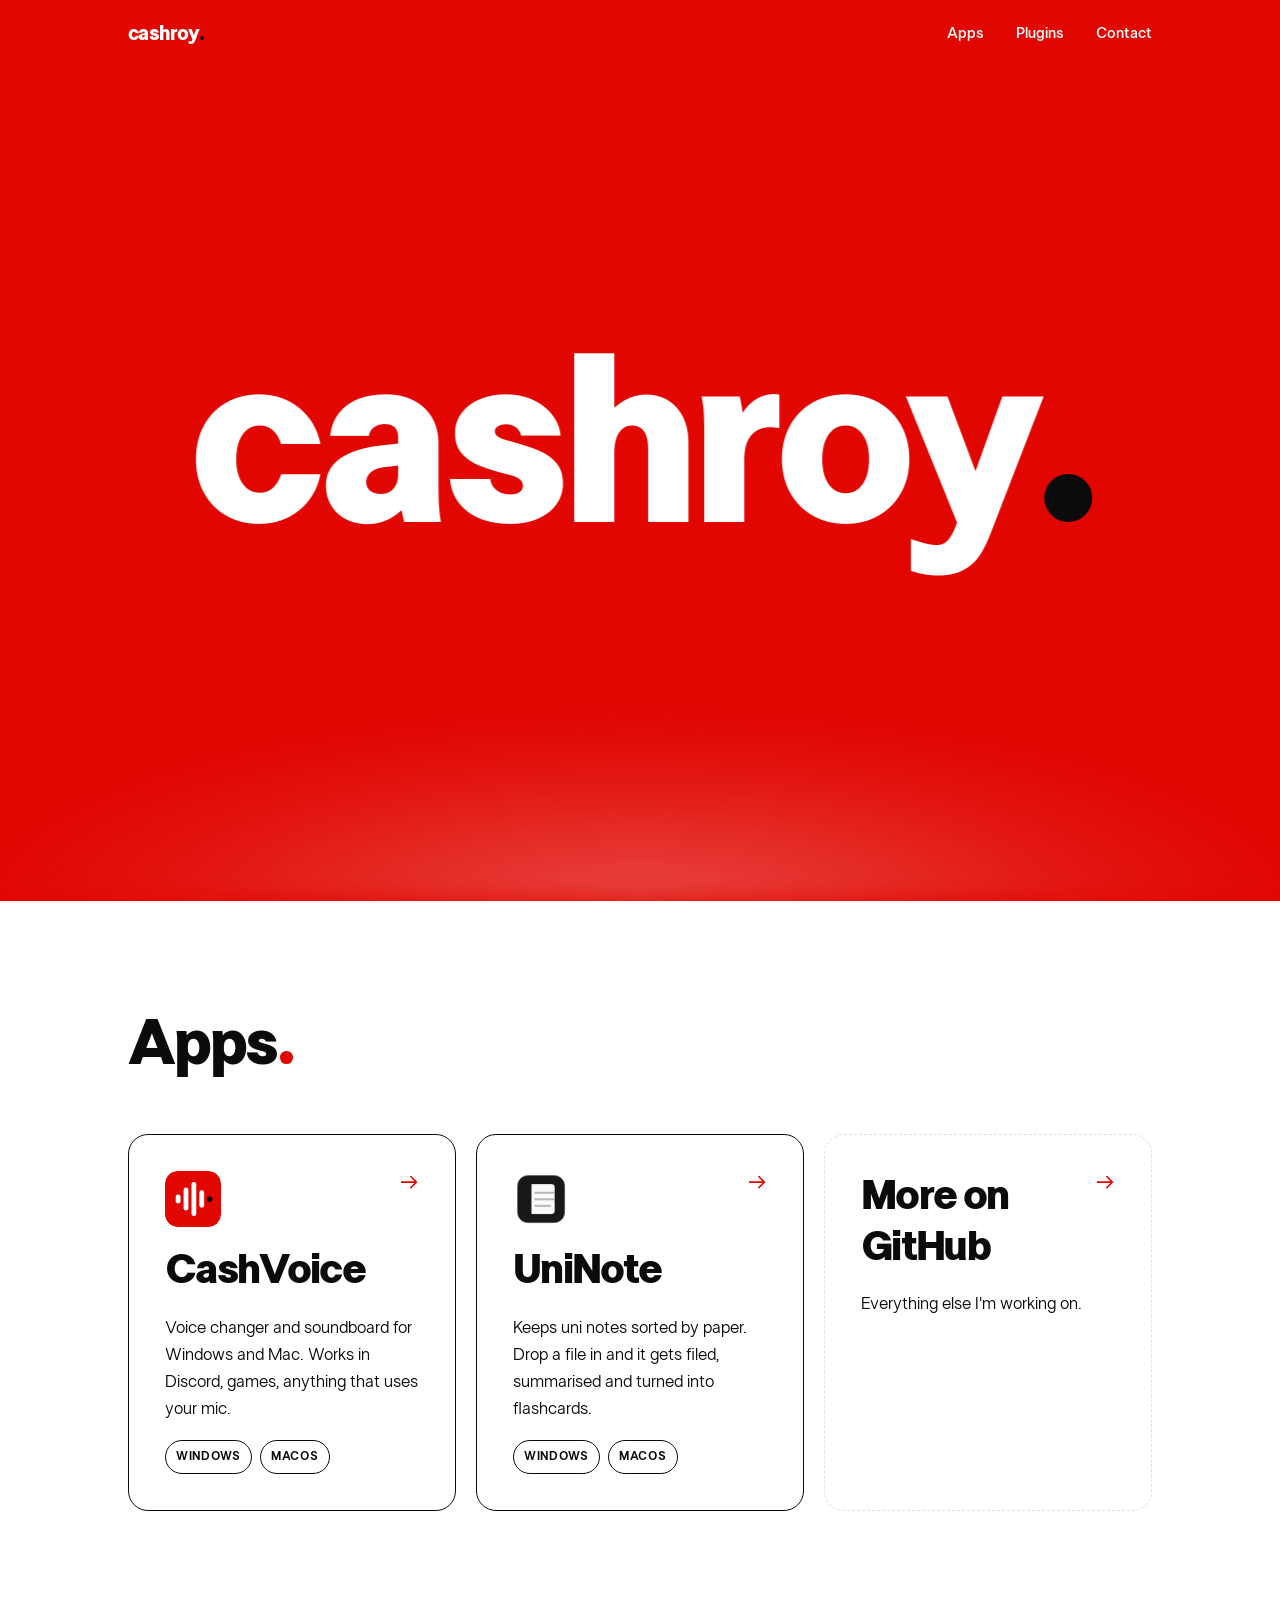
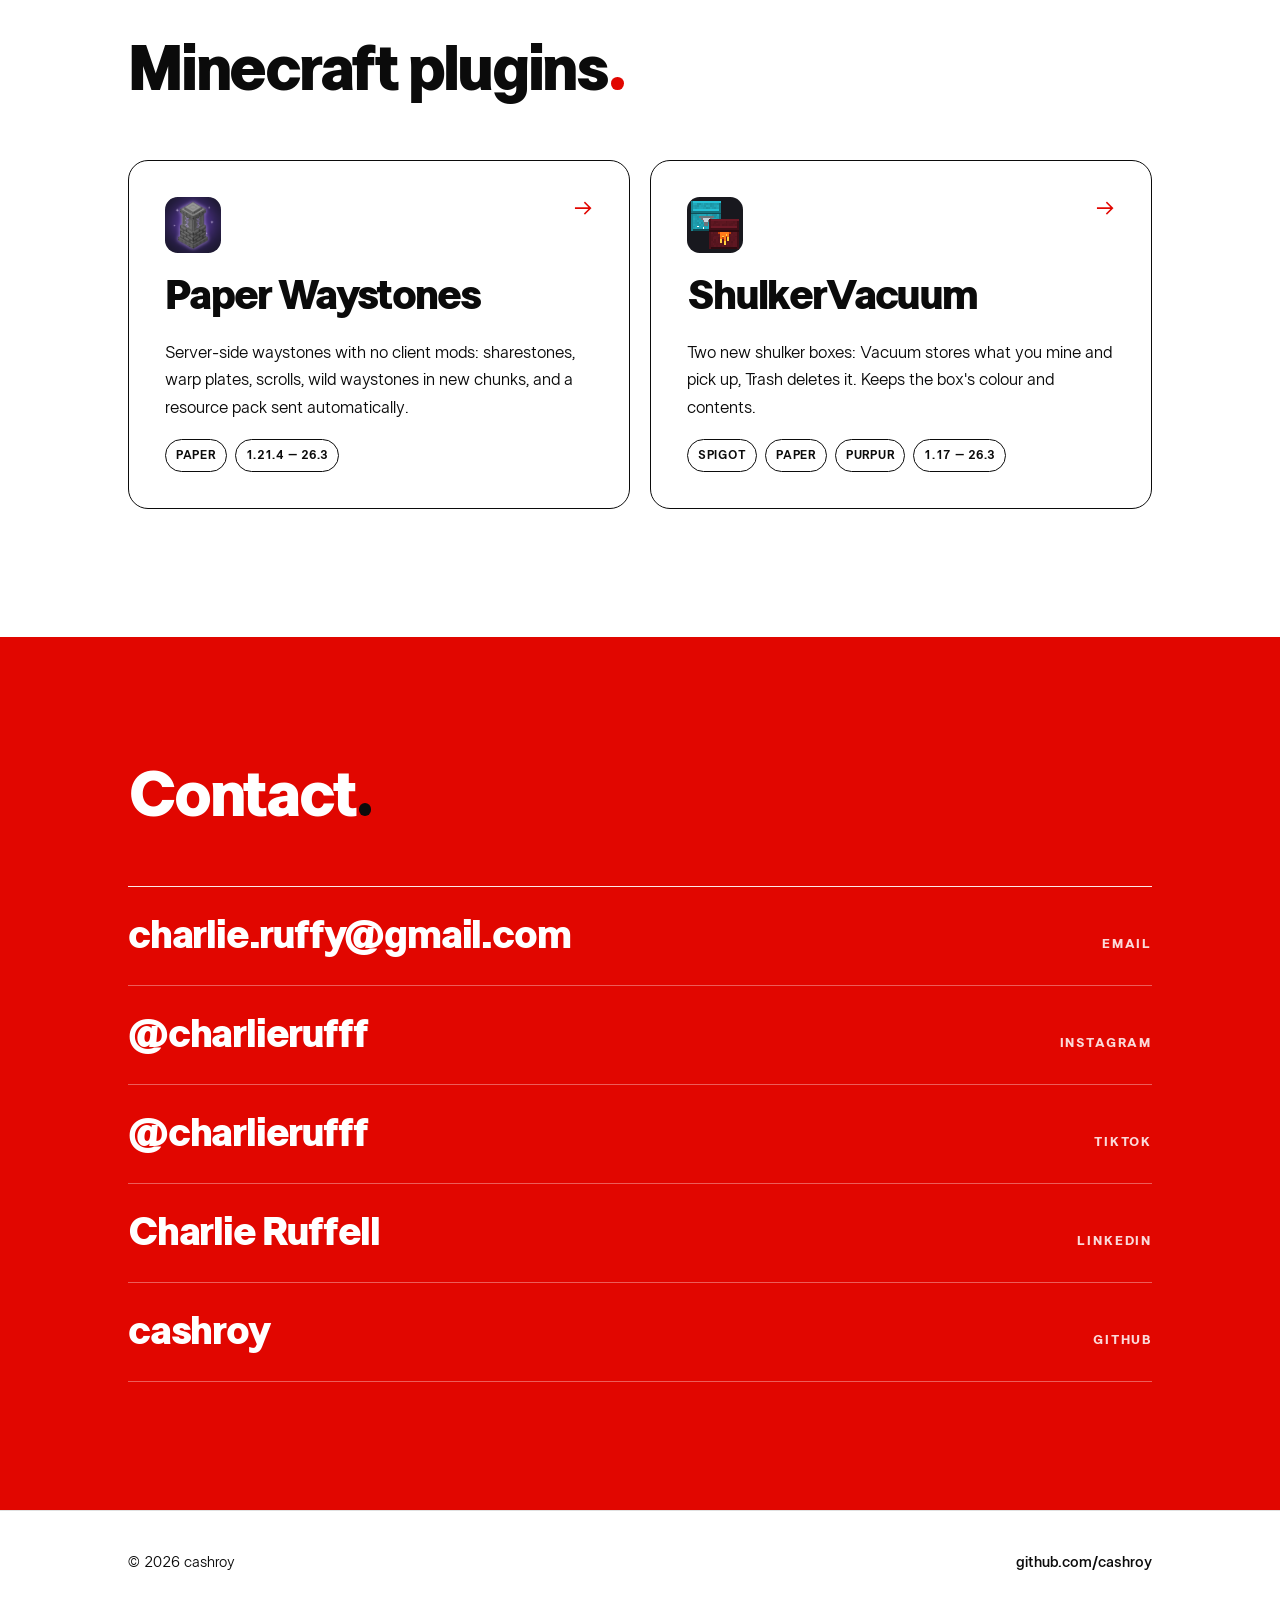
==== commit f9dd4fe6: "Landing: soft white glow along the bottom instead of the scroll line Co-Authored-By: Claude Opus 5.5" ====
--- a/index.html
+++ b/index.html
@@ -45,7 +45,6 @@
          (main.js); without JavaScript it simply sits in the middle of this screen. -->
     <div class="hero intro">
       <h1 class="mega" id="mega"><span class="mega-in">cashroy<span class="dot">.</span></span></h1>
-      <a class="intro-cue" href="#apps" aria-label="Scroll down to the apps"><span></span></a>
     </div>
 
     <section id="apps" style="padding-top:0">
--- a/assets/style.css
+++ b/assets/style.css
@@ -426,22 +426,23 @@
 .js-intro.nav-focus .nav-links { opacity: 1; transform: none; pointer-events: auto; }
 .js-intro:not(.intro-done) .nav { box-shadow: none; }
 
-/* A quiet hint to scroll. */
-.intro-cue {
-  position: absolute; left: 50%; bottom: max(24px, env(safe-area-inset-bottom)); margin-left: -1px;
-  width: 2px; height: 56px; overflow: hidden; background: rgba(255, 255, 255, .28);
-  opacity: calc(1 - var(--p, 0) * 4);
-}
-.intro-cue span {
-  position: absolute; left: 0; right: 0; top: 0; height: 40%; background: var(--paper);
-  animation: cue 2.2s 1.6s var(--ease-io) infinite both;
-}
-@keyframes cue { from { transform: translateY(-110%); } to { transform: translateY(260%); } }
-@media (max-height: 480px) { .intro-cue { height: 36px; bottom: 14px; } }
+/* A soft white glow along the bottom edge, like light from the page below: a quiet hint that
+   there's more. It breathes very slowly and fades away as you scroll. */
+.intro { overflow: hidden; isolation: isolate; }
+.intro::after {
+  content: ""; position: absolute; z-index: -1; pointer-events: none;
+  left: -10%; right: -10%; bottom: 0; height: 42%;
+  background: radial-gradient(60% 75% at 50% 100%, rgba(255, 255, 255, .26), rgba(255, 255, 255, .08) 45%, rgba(255, 255, 255, 0) 72%);
+  filter: blur(12px);
+  opacity: calc(1 - var(--p, 0) * 2.5);
+  animation: glow-in 2s var(--ease) .5s both, glow-breathe 6s var(--ease-io) 2.5s infinite alternate;
+}
+@keyframes glow-in { from { opacity: 0; } }
+@keyframes glow-breathe { to { transform: scaleY(.82); } }
 
 @media (prefers-reduced-motion: reduce) {
   :root:not(.force-motion) .mega-in { animation-name: fade-in; }
-  :root:not(.force-motion) .intro-cue span { animation: none; height: 100%; opacity: .55; }
+  :root:not(.force-motion) .intro::after { animation: glow-in 2s var(--ease) .5s both; }
 }
 @media print {
   .js-intro .mega { position: static; transform: none; opacity: 1; }
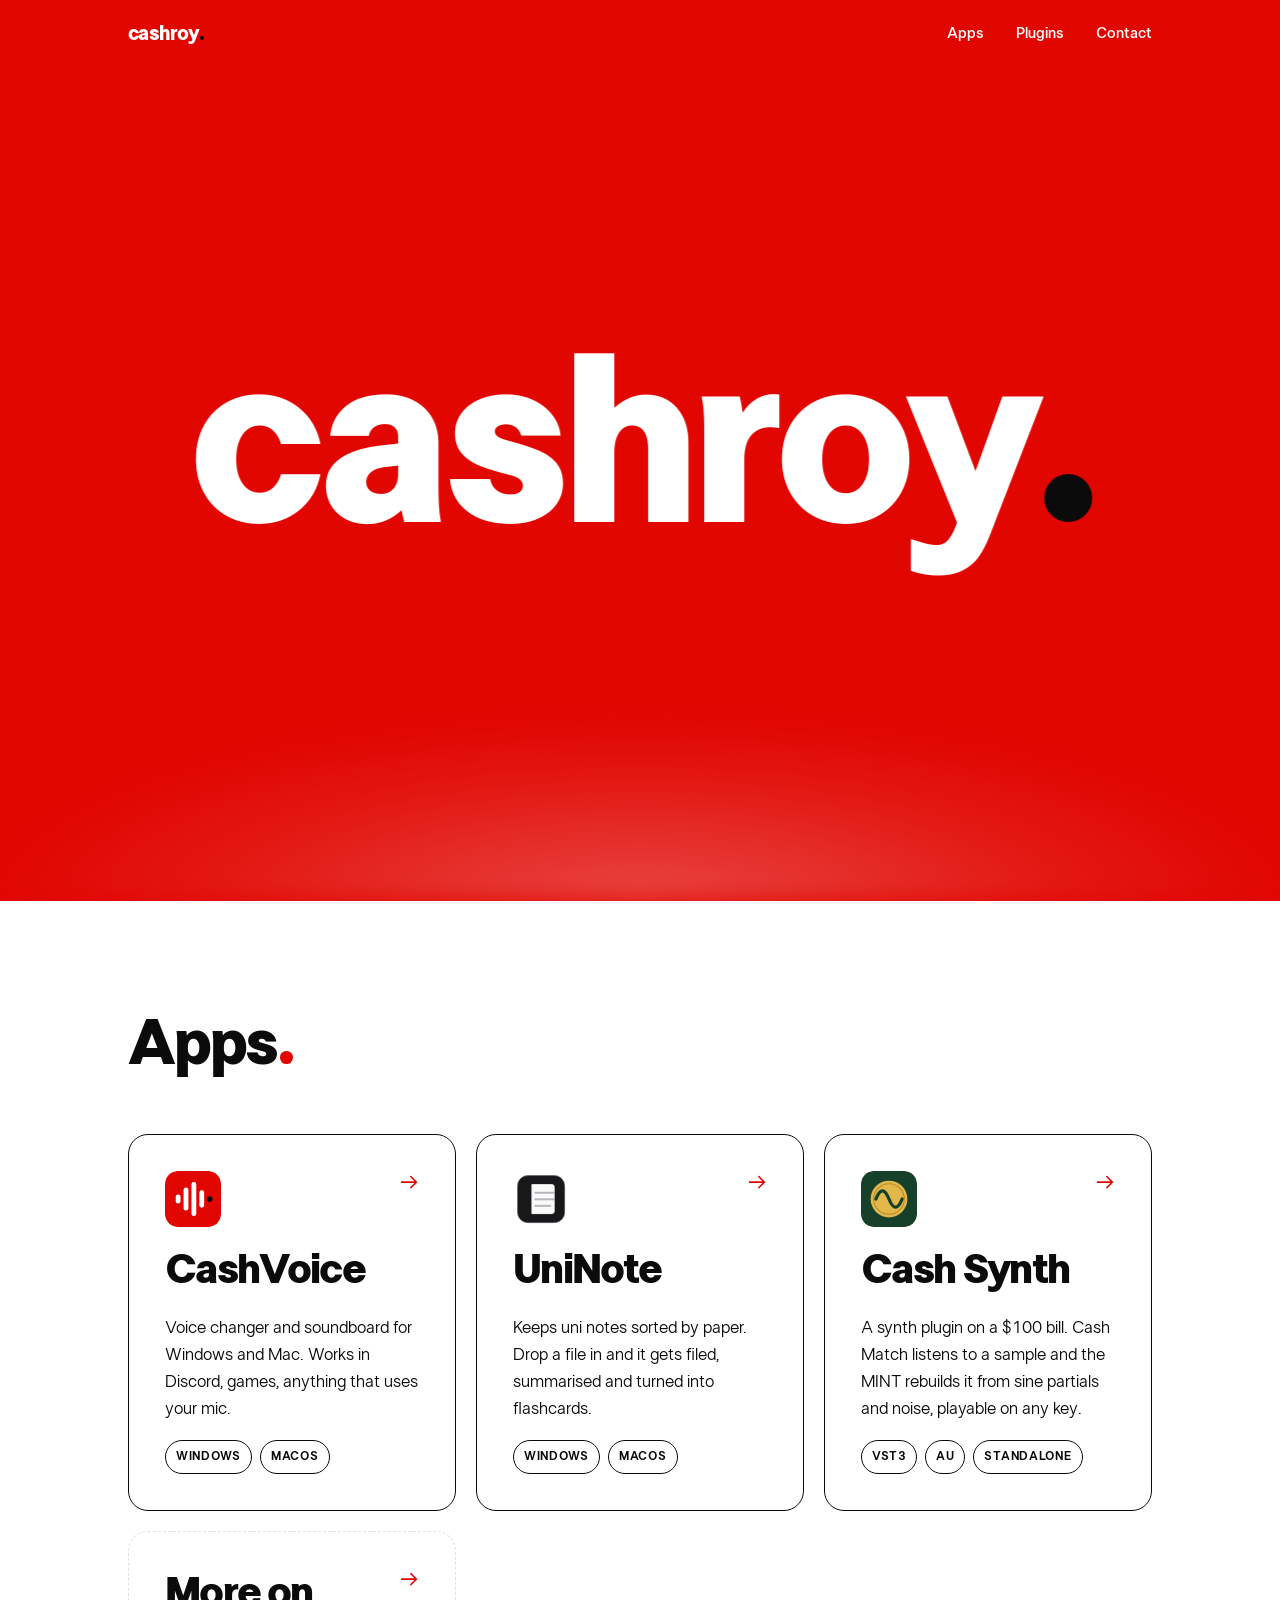
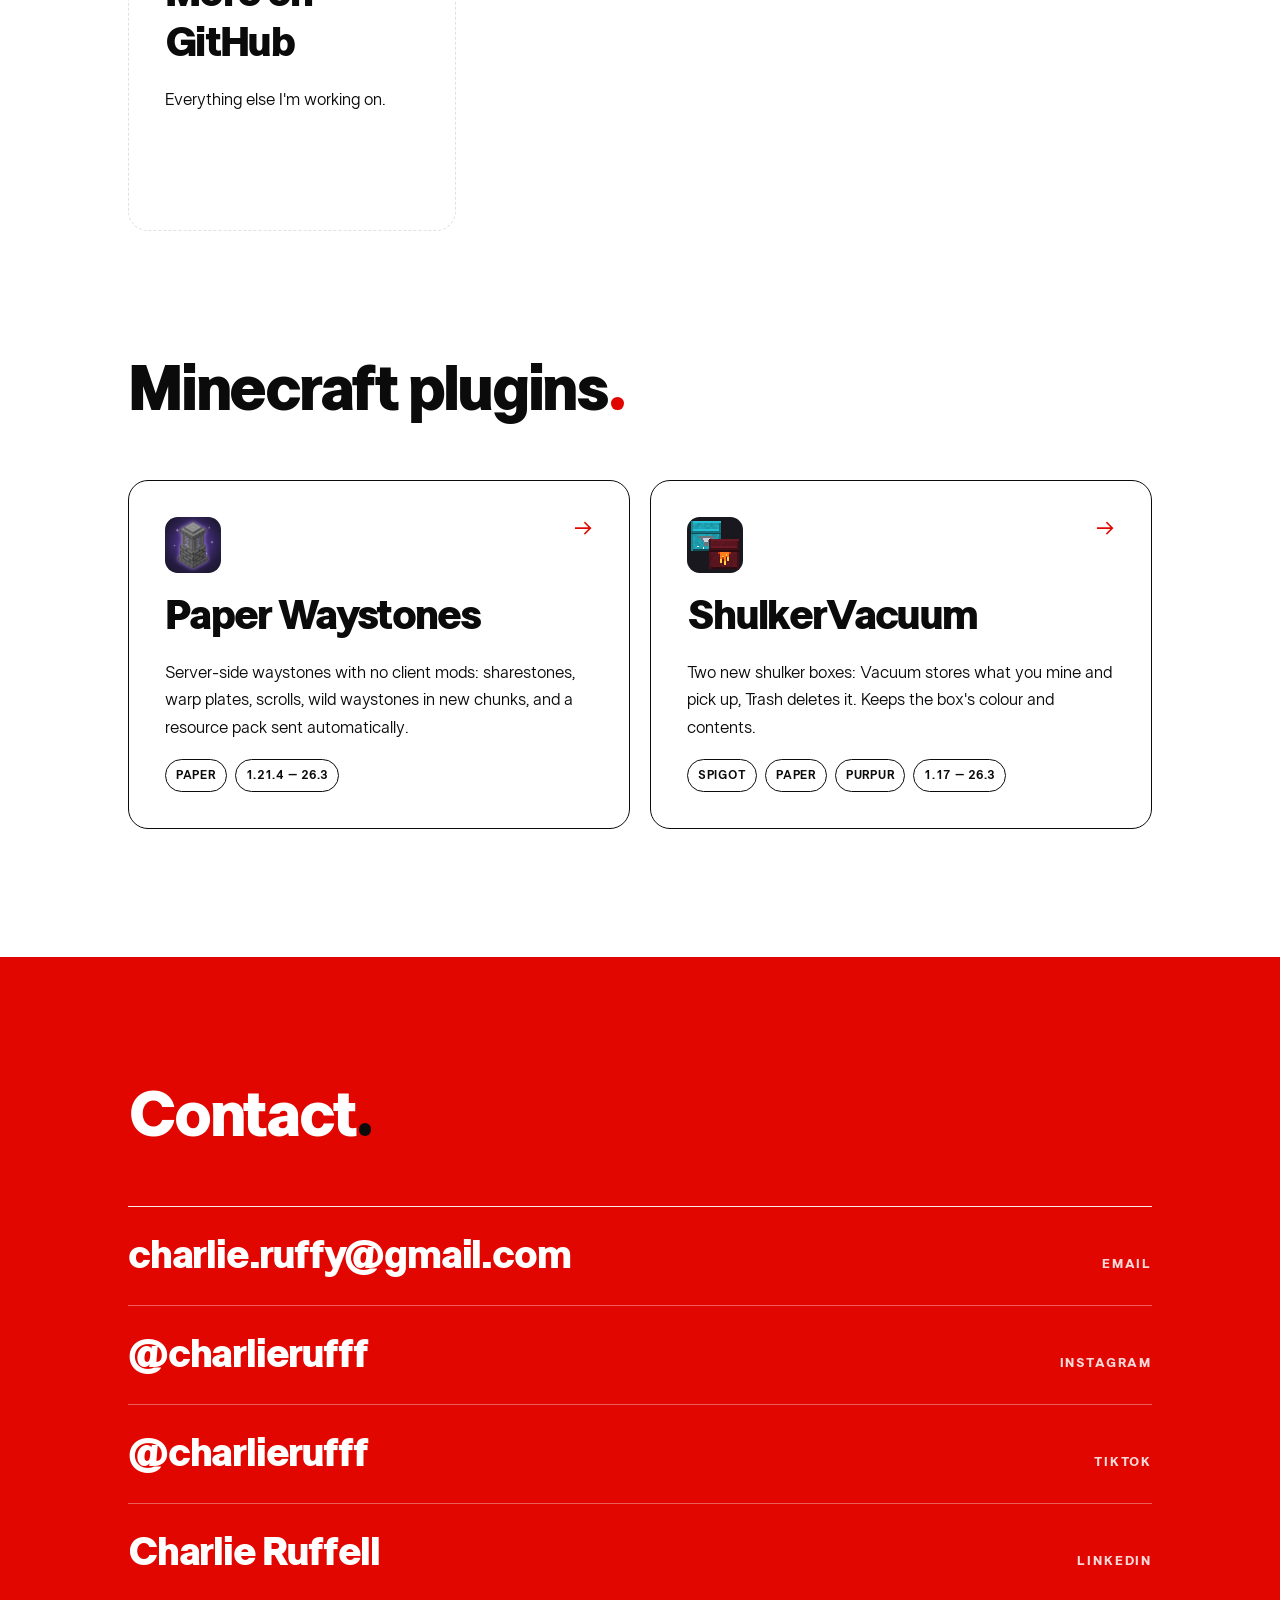
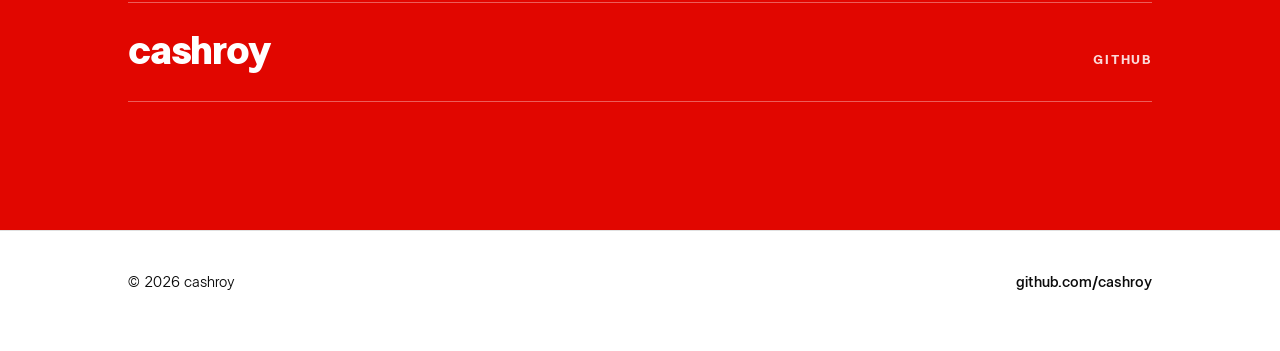
==== commit 825590ca: "Add Cash Synth: project page and card in Apps Co-Authored-By: Claude Opus 5.5 <noreply@anthropic.com" ====
--- a/index.html
+++ b/index.html
@@ -4,14 +4,14 @@
   <meta charset="utf-8">
   <meta name="viewport" content="width=device-width, initial-scale=1">
   <title>cashroy</title>
-  <meta name="description" content="Apps and Minecraft plugins by cashroy: CashVoice, UniNote, Paper Waystones and ShulkerVacuum.">
+  <meta name="description" content="Apps and Minecraft plugins by cashroy: CashVoice, UniNote, Cash Synth, Paper Waystones and ShulkerVacuum.">
   <meta name="theme-color" content="#e10600">
   <link rel="canonical" href="https://cashroy.github.io/">
   <meta property="og:type" content="website">
   <meta property="og:site_name" content="cashroy">
   <meta property="og:url" content="https://cashroy.github.io/">
   <meta property="og:title" content="cashroy">
-  <meta property="og:description" content="Apps and Minecraft plugins by cashroy: CashVoice, UniNote, Paper Waystones and ShulkerVacuum.">
+  <meta property="og:description" content="Apps and Minecraft plugins by cashroy: CashVoice, UniNote, Cash Synth, Paper Waystones and ShulkerVacuum.">
   <meta property="og:image" content="https://cashroy.github.io/og.png">
   <meta property="og:image:width" content="1200">
   <meta property="og:image:height" content="630">
@@ -70,7 +70,15 @@
             <div class="tags"><span class="tag">Windows</span><span class="tag">macOS</span></div>
           </a>
 
-          <a class="card ghost reveal" style="--d:.2s" href="https://github.com/cashroy">
+          <a class="card reveal" style="--d:.2s" href="cashsynth/">
+            <span class="arrow" aria-hidden="true">→</span>
+            <img class="icon" src="cashsynth/icon.svg" alt="" width="56" height="56">
+            <h3>Cash Synth</h3>
+            <p>A synth plugin on a $100 bill. Cash Match listens to a sample and the MINT rebuilds it from sine partials and noise, playable on any key.</p>
+            <div class="tags"><span class="tag">VST3</span><span class="tag">AU</span><span class="tag">Standalone</span></div>
+          </a>
+
+          <a class="card ghost reveal" style="--d:.3s" href="https://github.com/cashroy">
             <span class="arrow" aria-hidden="true">→</span>
             <h3>More on GitHub</h3>
             <p>Everything else I'm working on.</p>
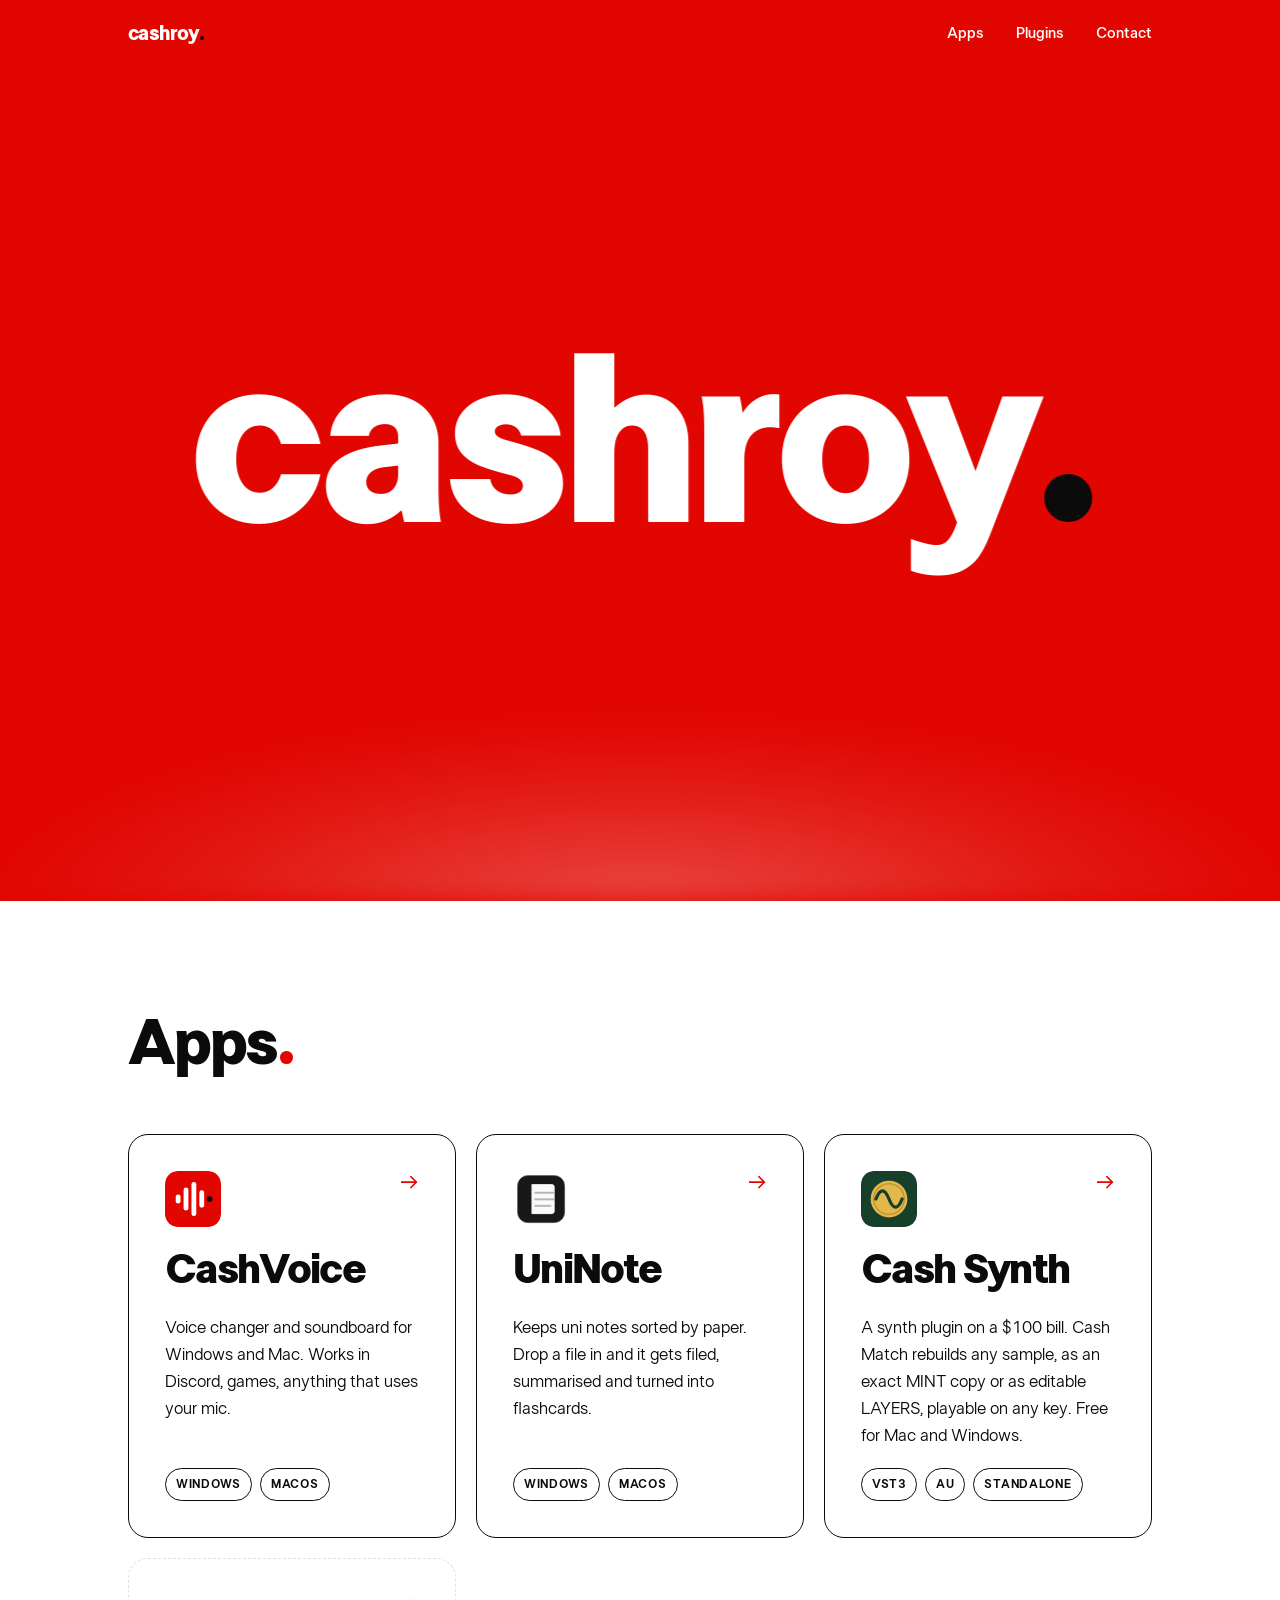
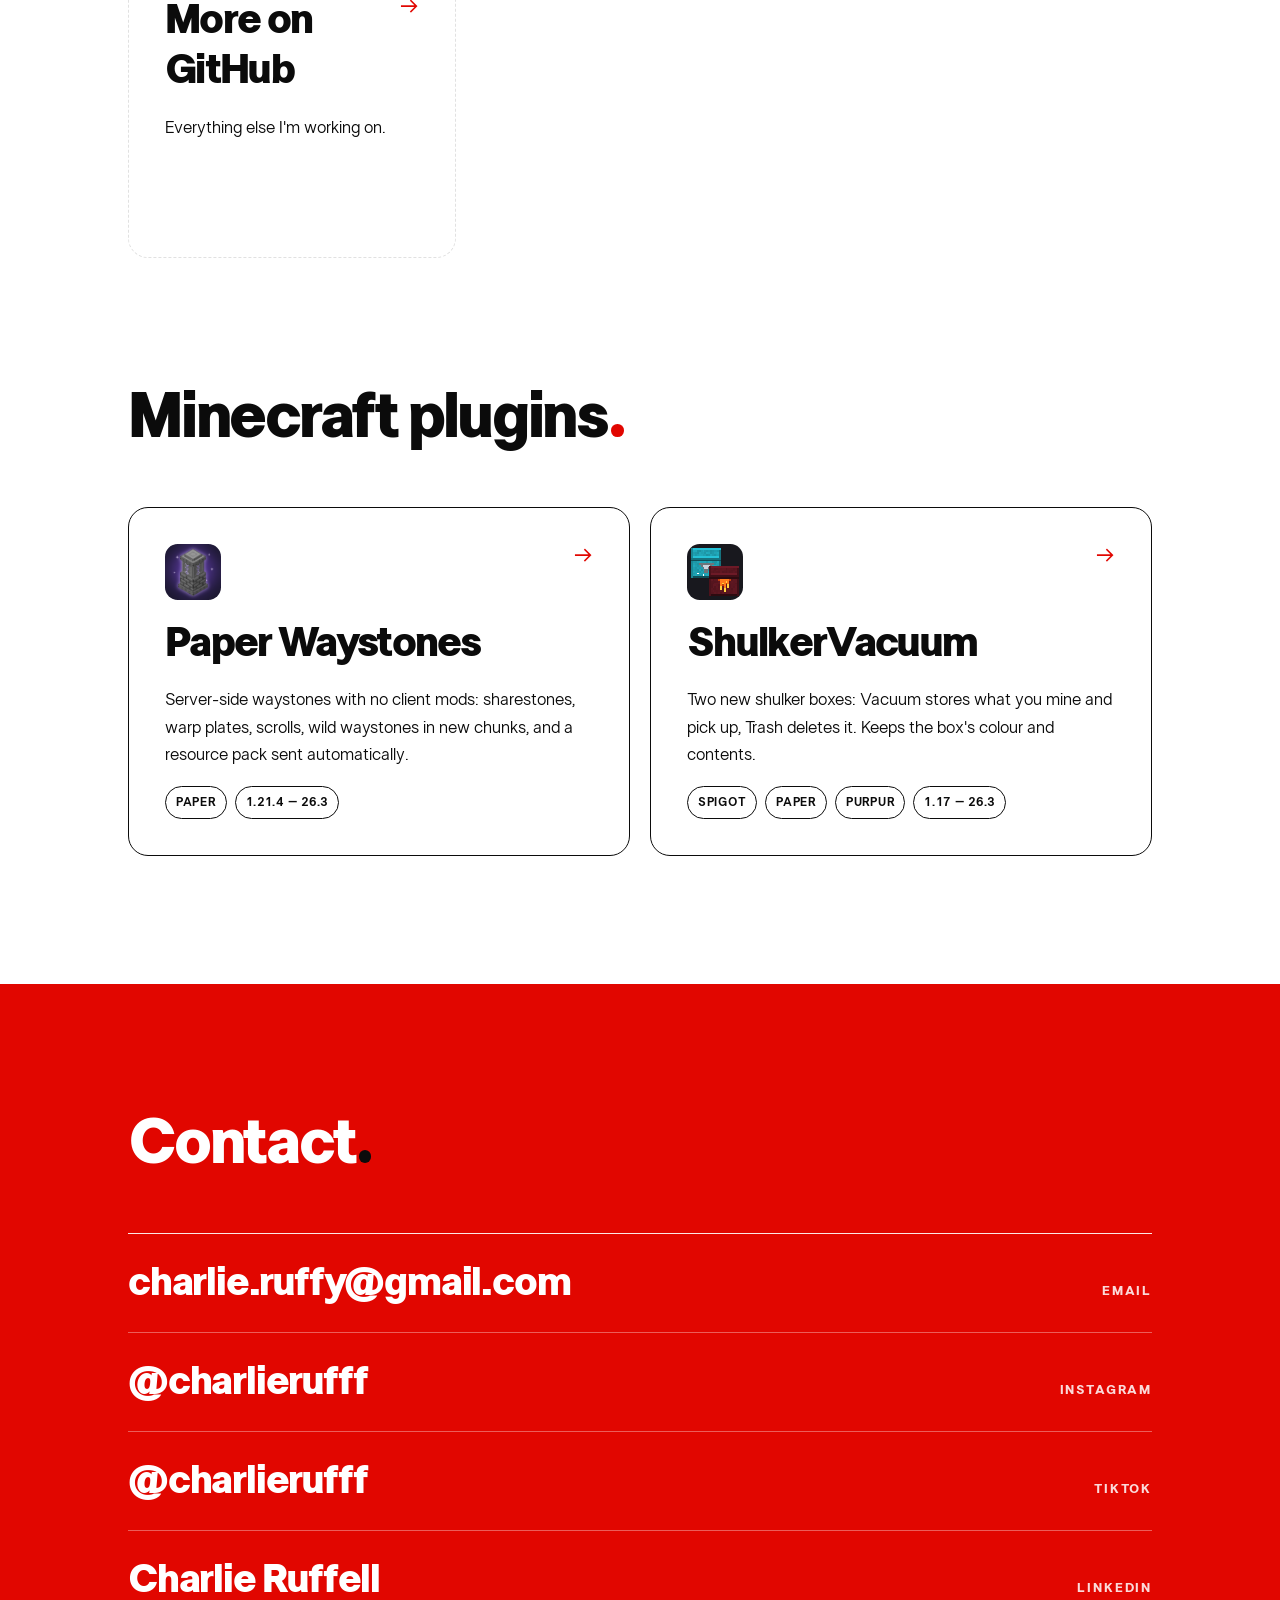
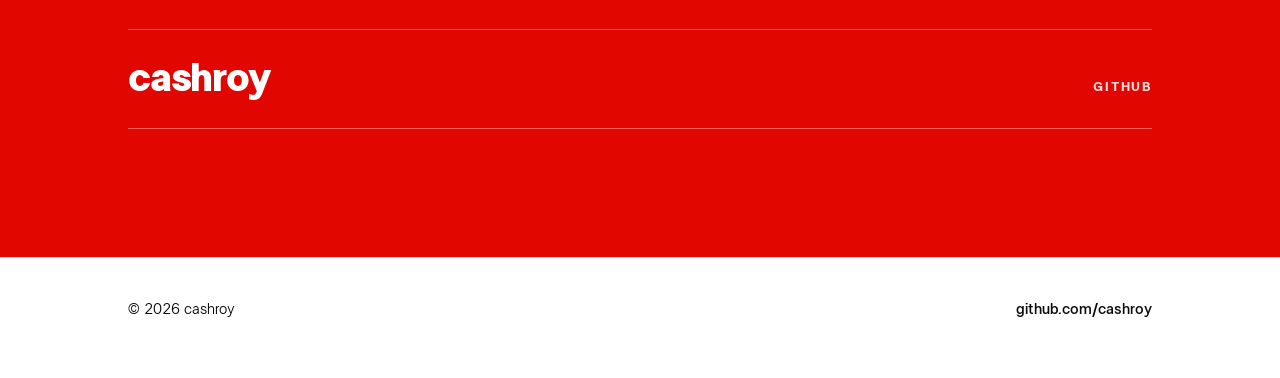
==== commit 56ffce58: "Cash Synth: download buttons for Mac and Windows, all releases, LAYERS Co-Authored-By: Claude Opus 5" ====
--- a/index.html
+++ b/index.html
@@ -74,7 +74,7 @@
             <span class="arrow" aria-hidden="true">→</span>
             <img class="icon" src="cashsynth/icon.svg" alt="" width="56" height="56">
             <h3>Cash Synth</h3>
-            <p>A synth plugin on a $100 bill. Cash Match listens to a sample and the MINT rebuilds it from sine partials and noise, playable on any key.</p>
+            <p>A synth plugin on a $100 bill. Cash Match rebuilds any sample, as an exact MINT copy or as editable LAYERS, playable on any key. Free for Mac and Windows.</p>
             <div class="tags"><span class="tag">VST3</span><span class="tag">AU</span><span class="tag">Standalone</span></div>
           </a>
 
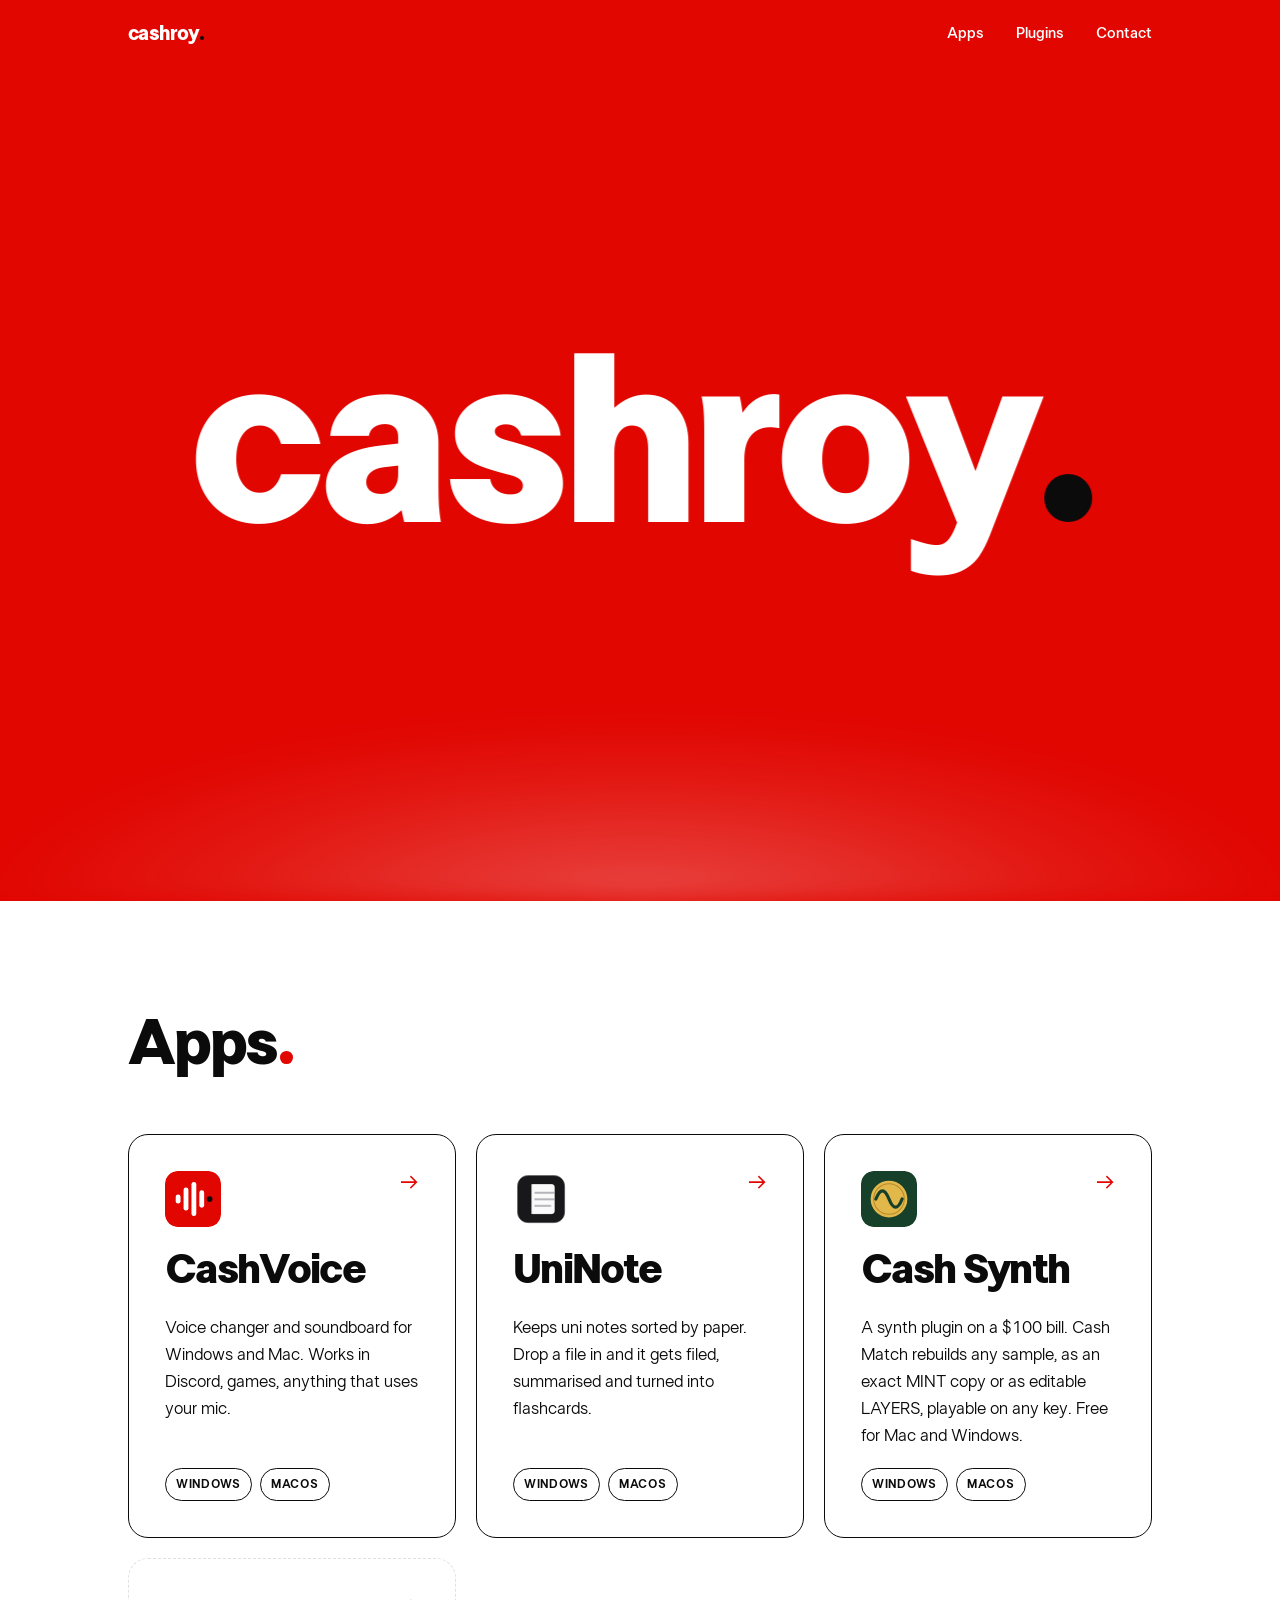
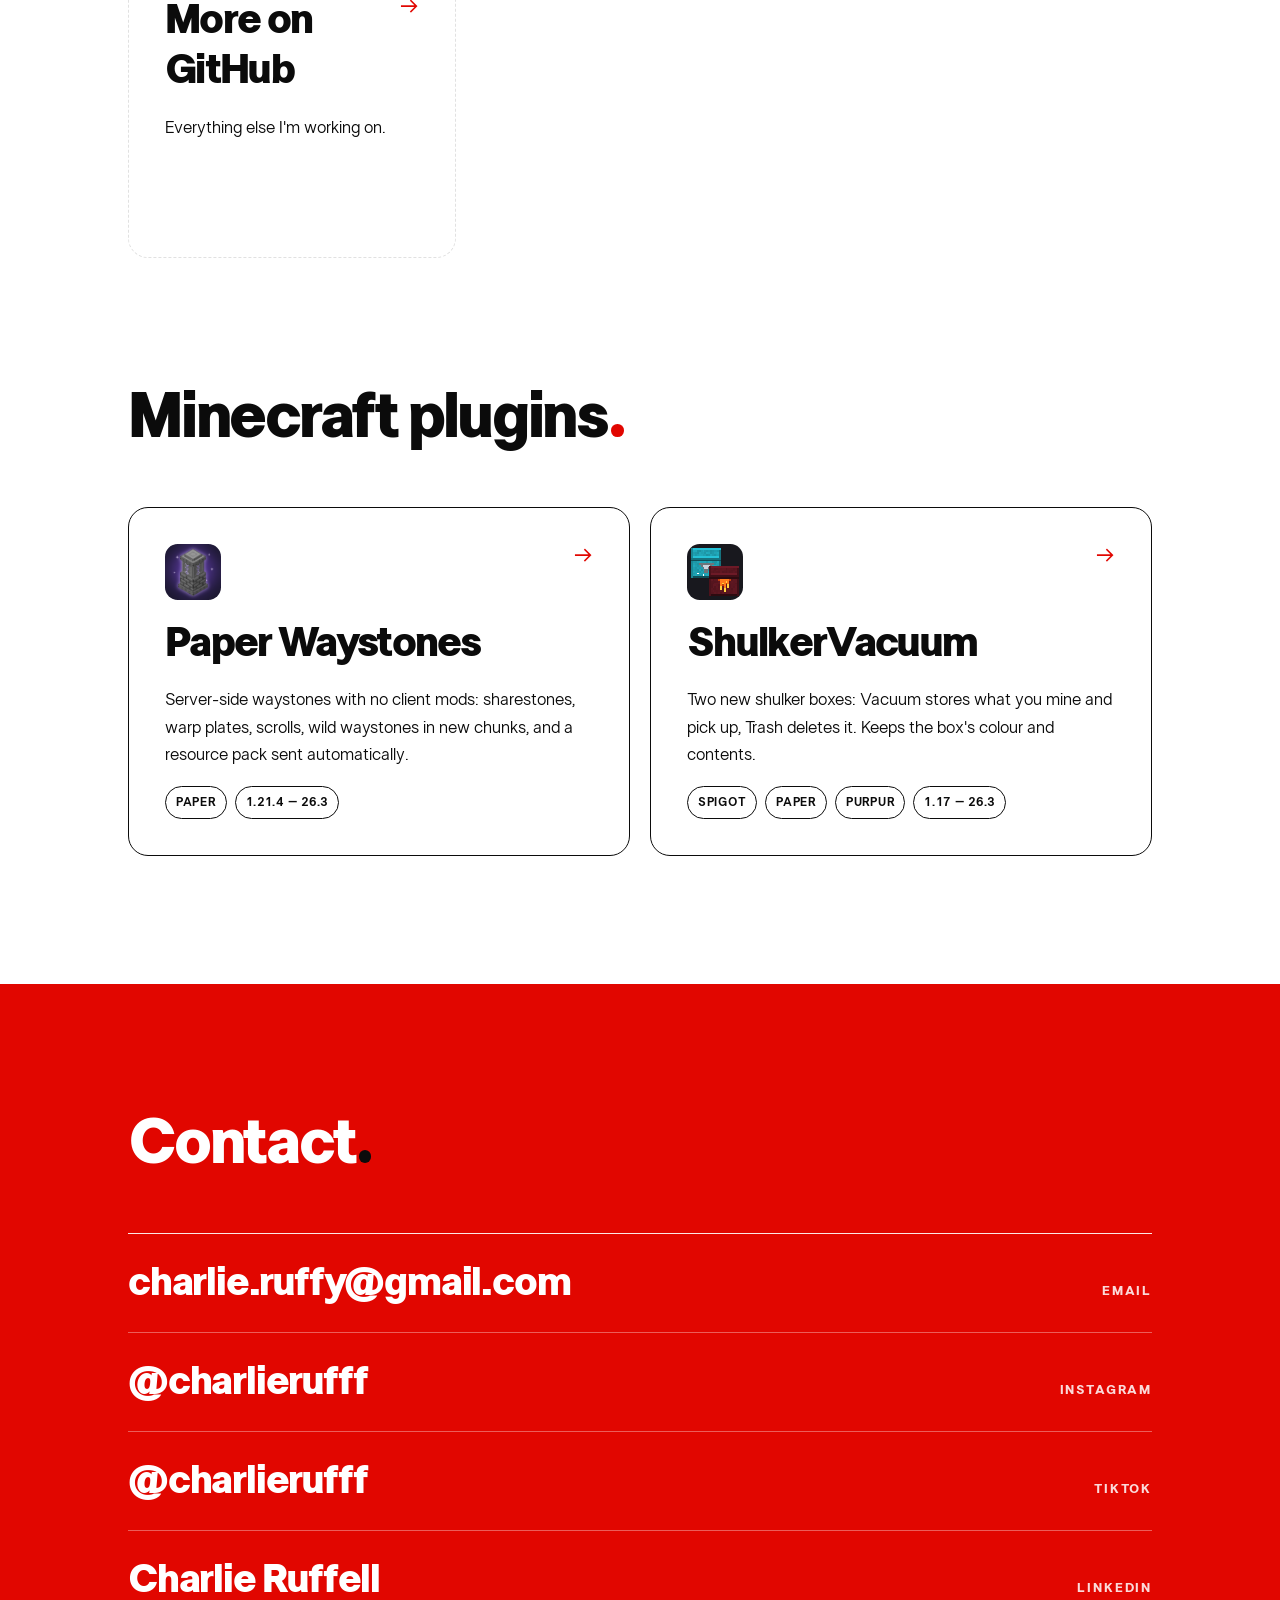
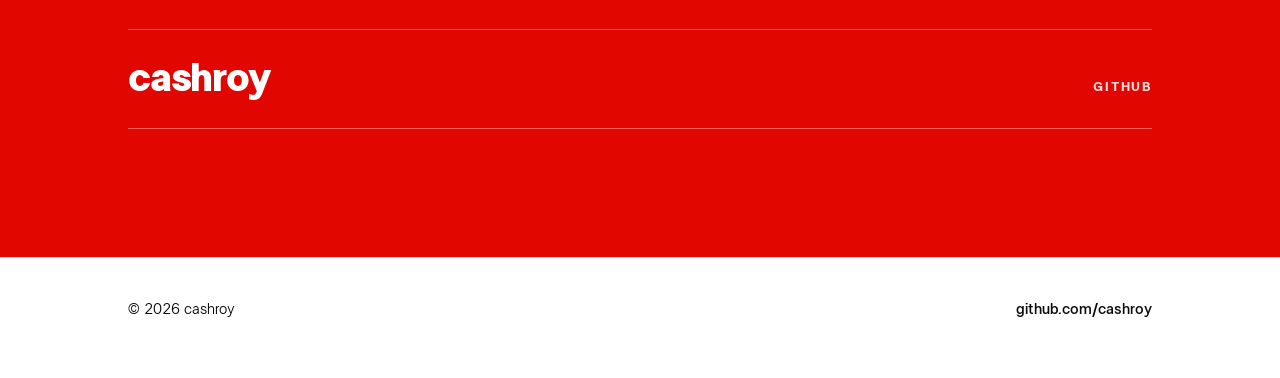
==== commit 5fca89c9: "Cash Synth card: tags are the supported platforms (Windows, macOS) Co-Authored-By: Claude Opus 5.5 <" ====
--- a/index.html
+++ b/index.html
@@ -75,7 +75,7 @@
             <img class="icon" src="cashsynth/icon.svg" alt="" width="56" height="56">
             <h3>Cash Synth</h3>
             <p>A synth plugin on a $100 bill. Cash Match rebuilds any sample, as an exact MINT copy or as editable LAYERS, playable on any key. Free for Mac and Windows.</p>
-            <div class="tags"><span class="tag">VST3</span><span class="tag">AU</span><span class="tag">Standalone</span></div>
+            <div class="tags"><span class="tag">Windows</span><span class="tag">macOS</span></div>
           </a>
 
           <a class="card ghost reveal" style="--d:.3s" href="https://github.com/cashroy">
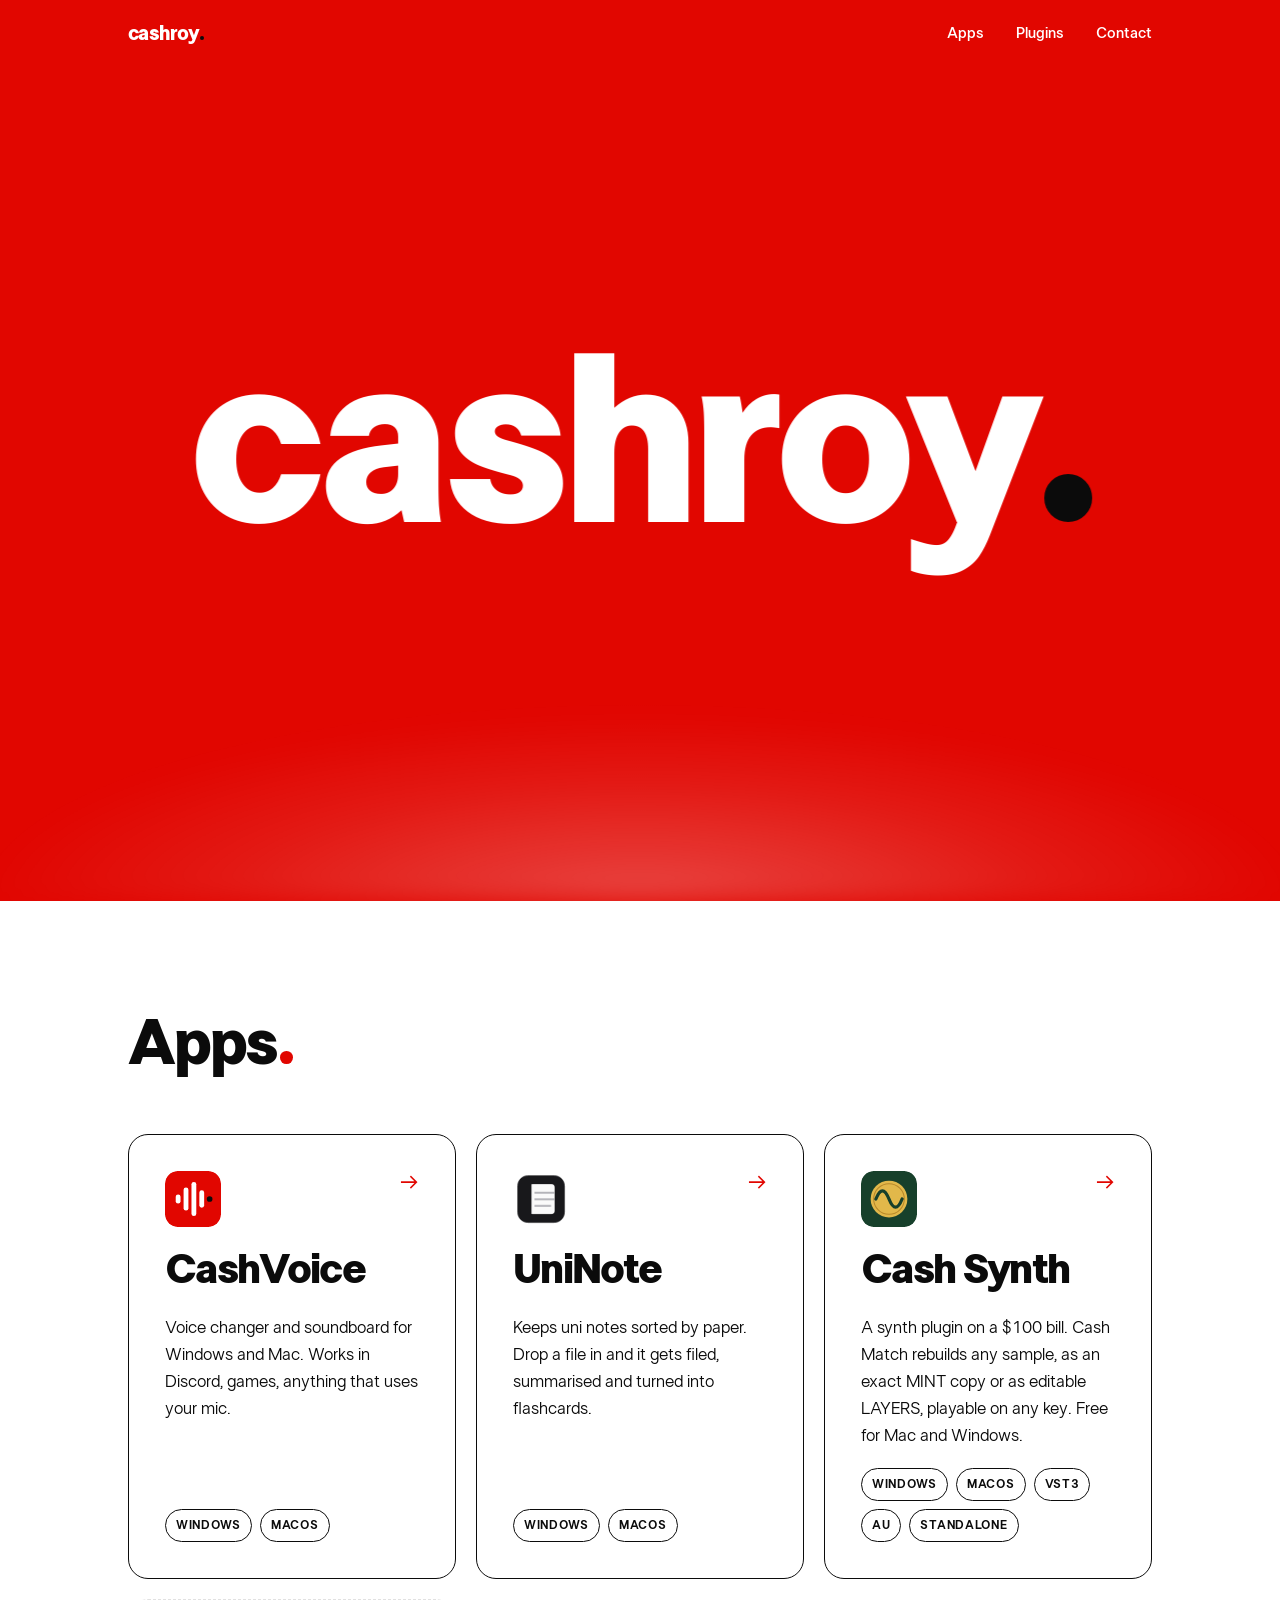
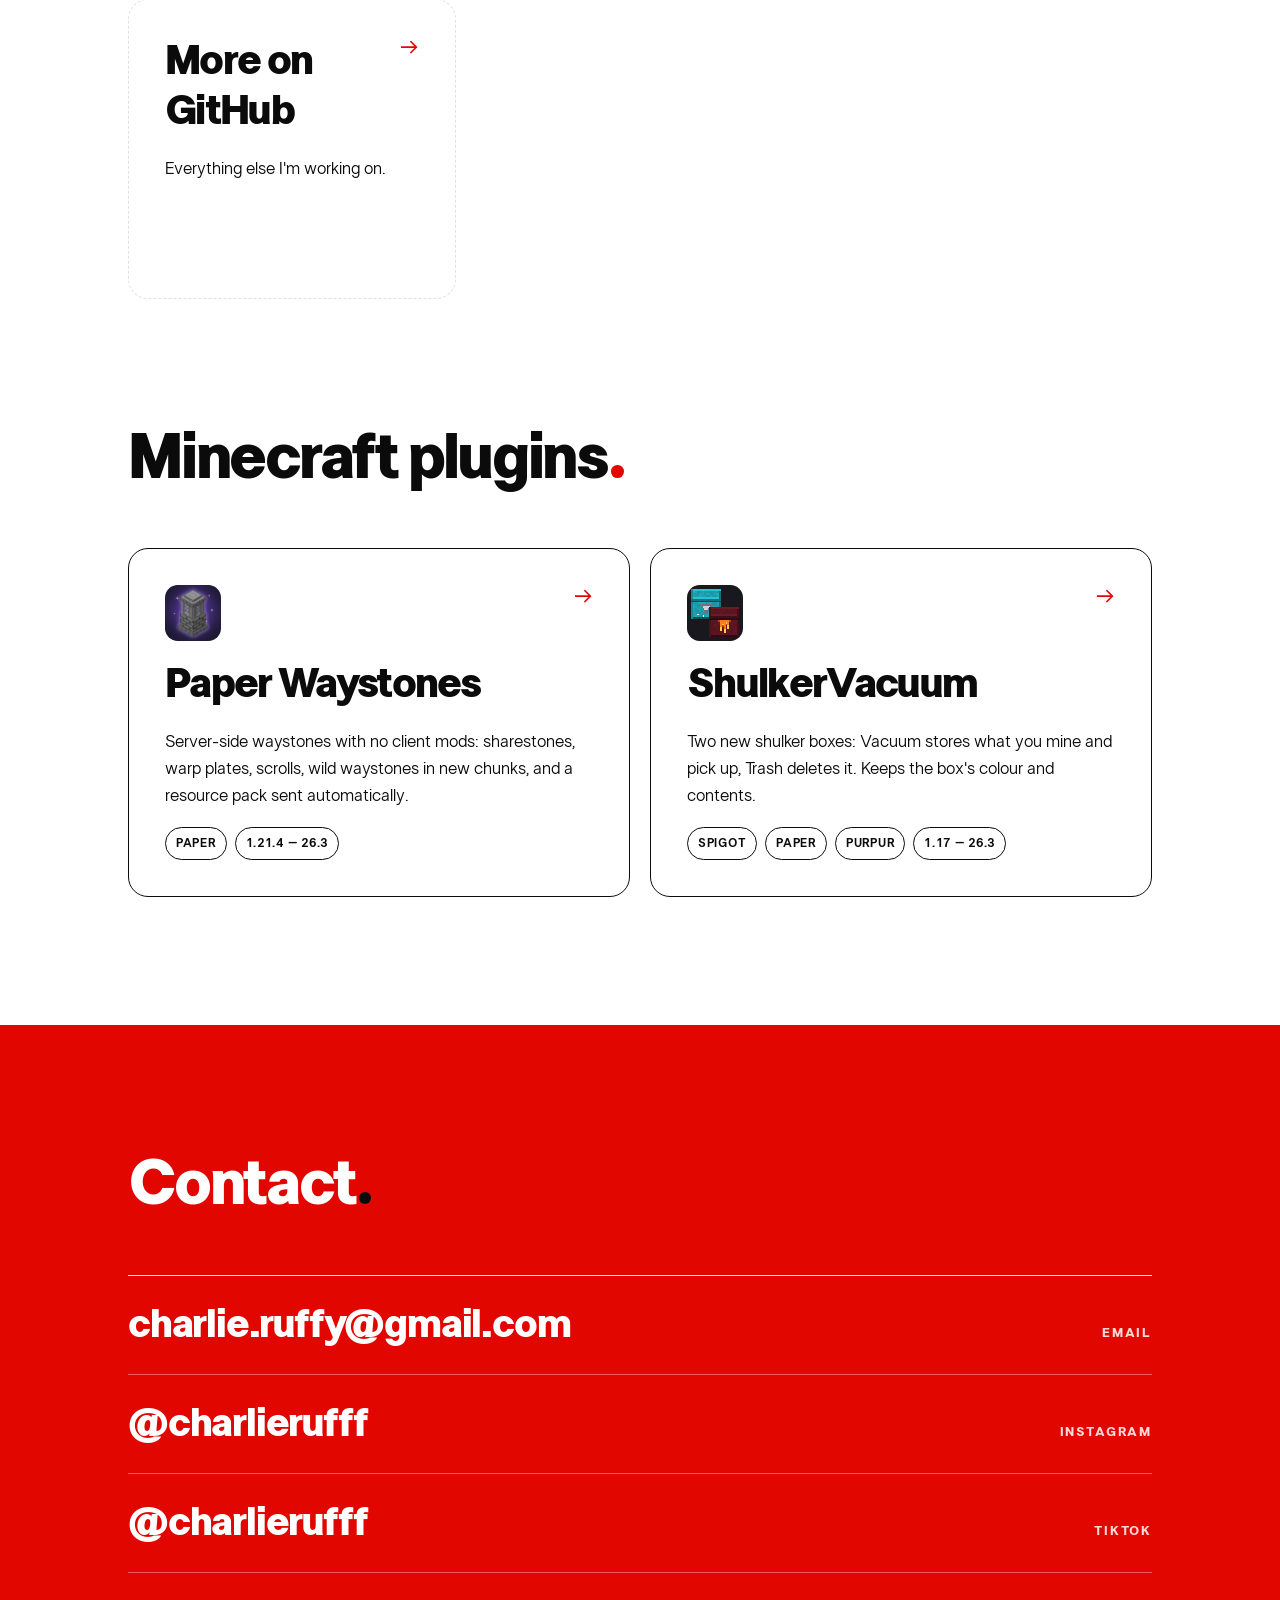
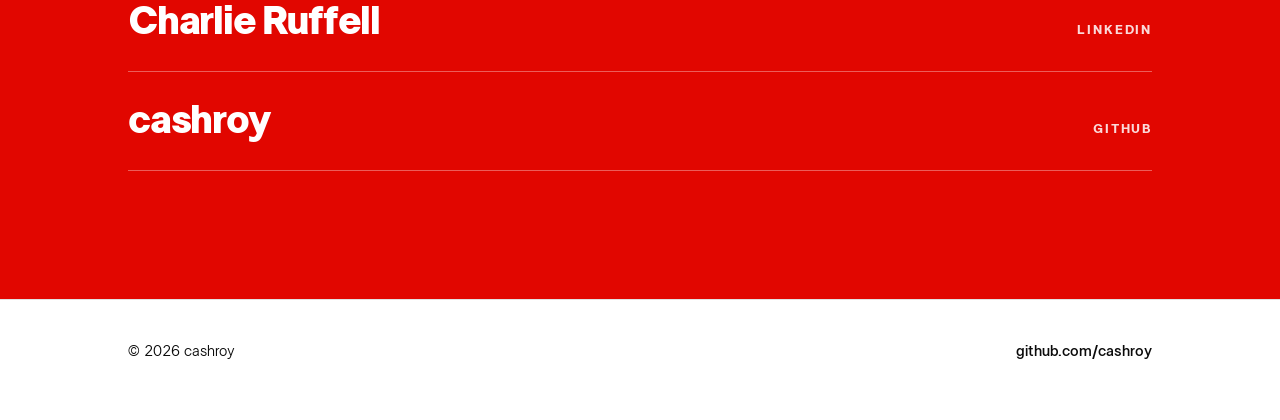
==== commit 5a62e42e: "Cash Synth card: platforms first, then VST3, AU, Standalone Co-Authored-By: Claude Opus 5.5 <noreply" ====
--- a/index.html
+++ b/index.html
@@ -75,7 +75,7 @@
             <img class="icon" src="cashsynth/icon.svg" alt="" width="56" height="56">
             <h3>Cash Synth</h3>
             <p>A synth plugin on a $100 bill. Cash Match rebuilds any sample, as an exact MINT copy or as editable LAYERS, playable on any key. Free for Mac and Windows.</p>
-            <div class="tags"><span class="tag">Windows</span><span class="tag">macOS</span></div>
+            <div class="tags"><span class="tag">Windows</span><span class="tag">macOS</span><span class="tag">VST3</span><span class="tag">AU</span><span class="tag">Standalone</span></div>
           </a>
 
           <a class="card ghost reveal" style="--d:.3s" href="https://github.com/cashroy">
